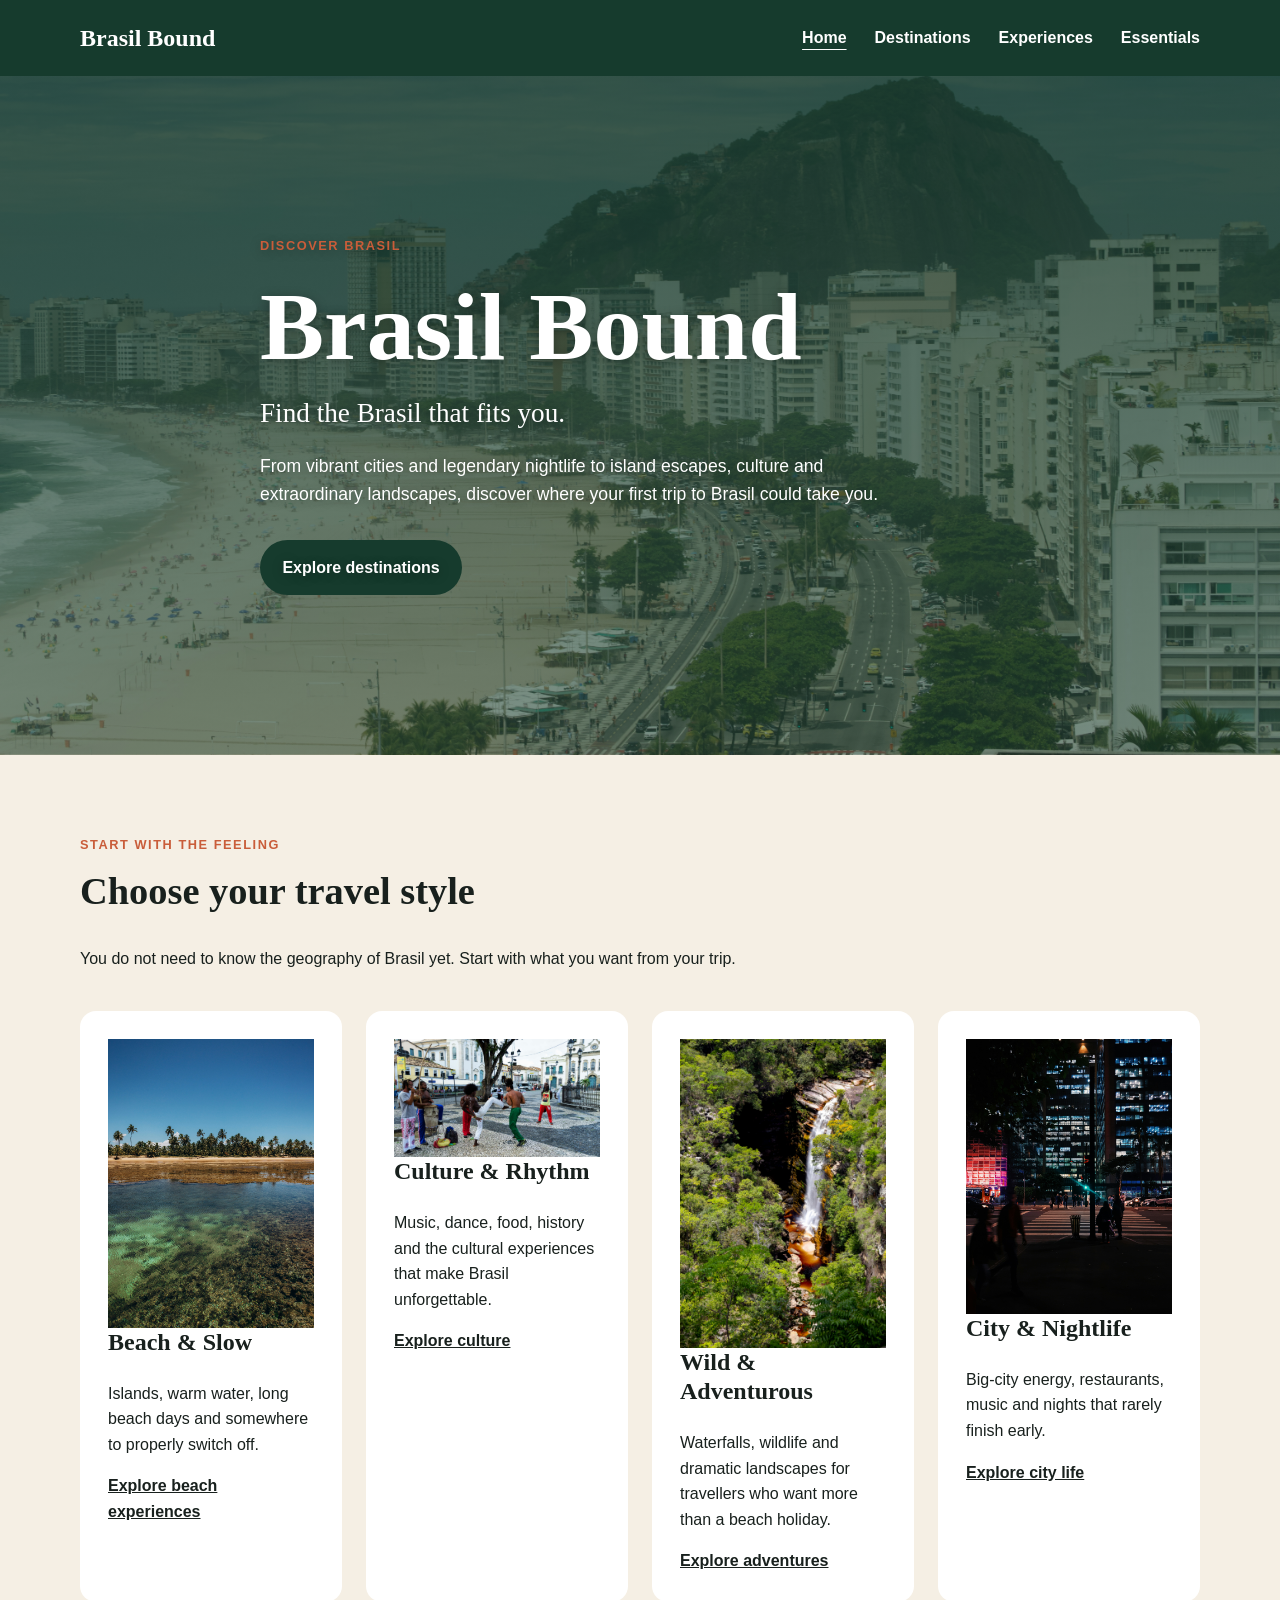
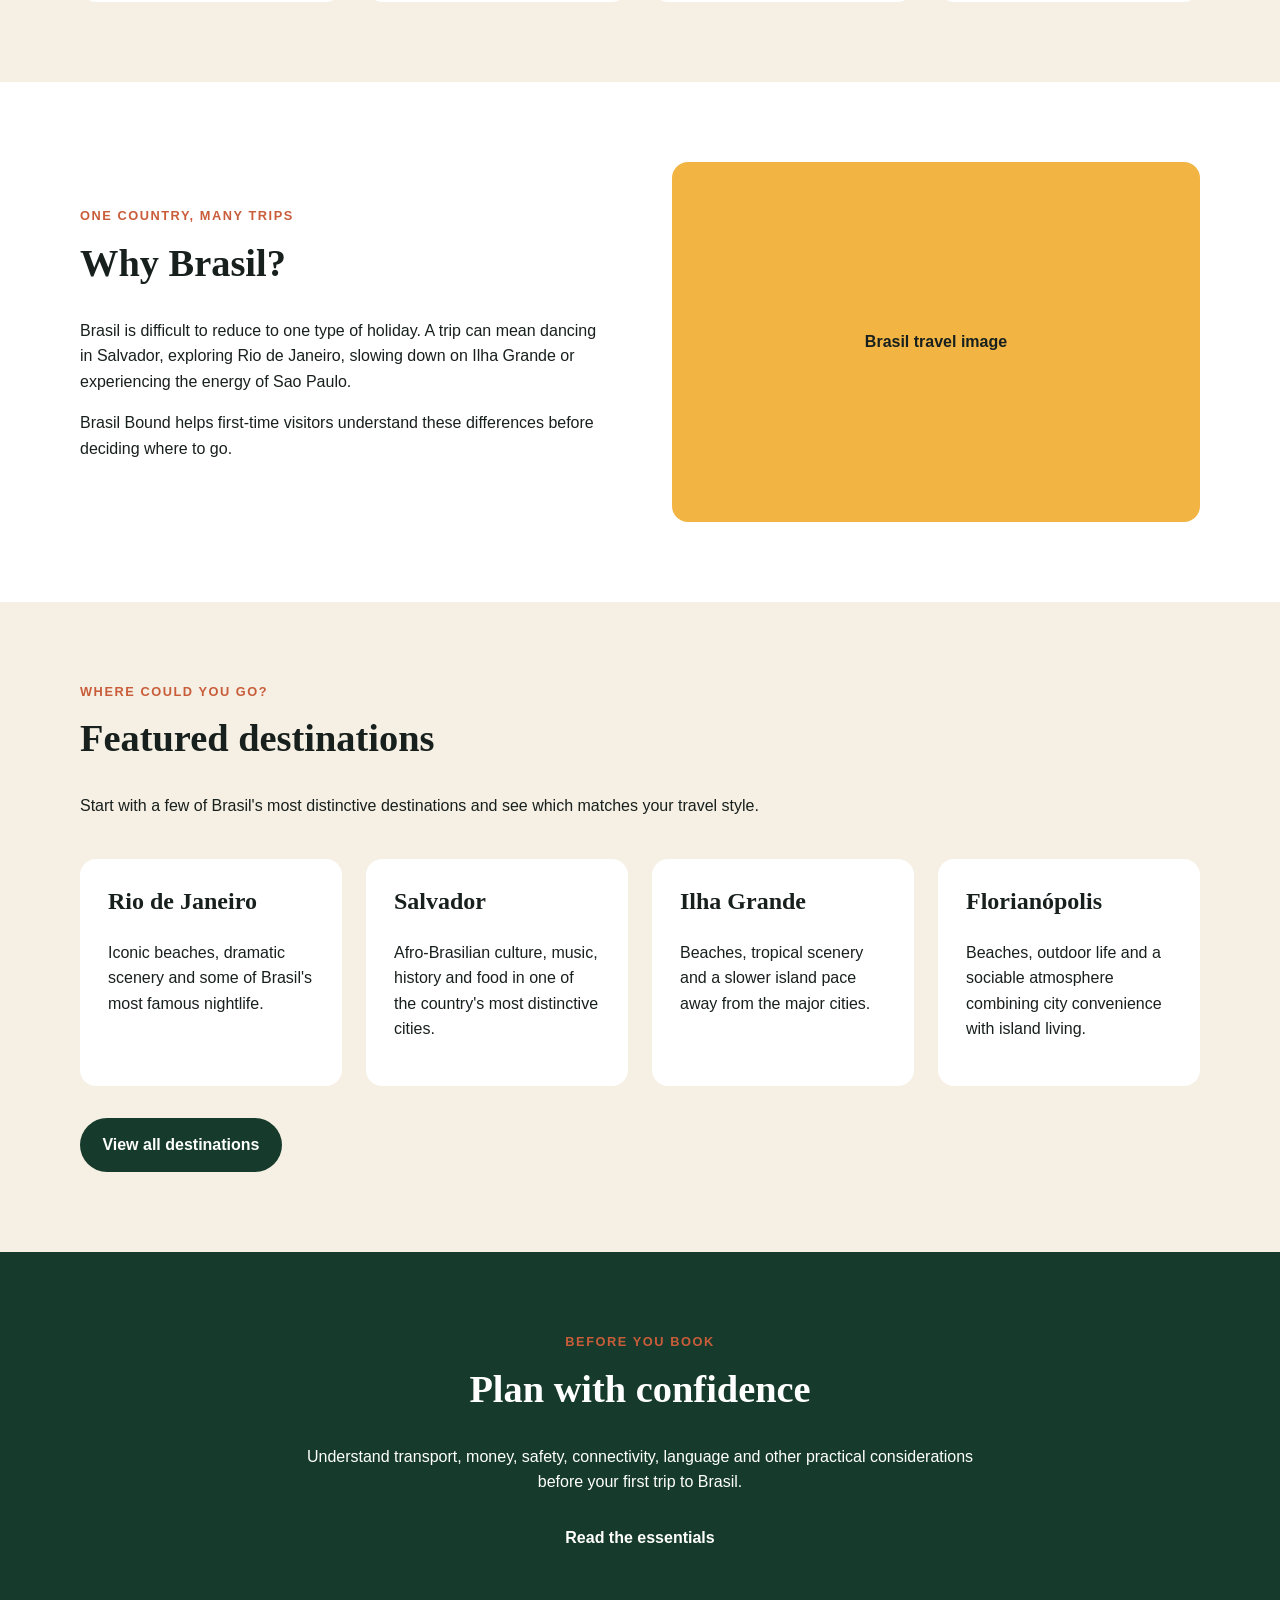
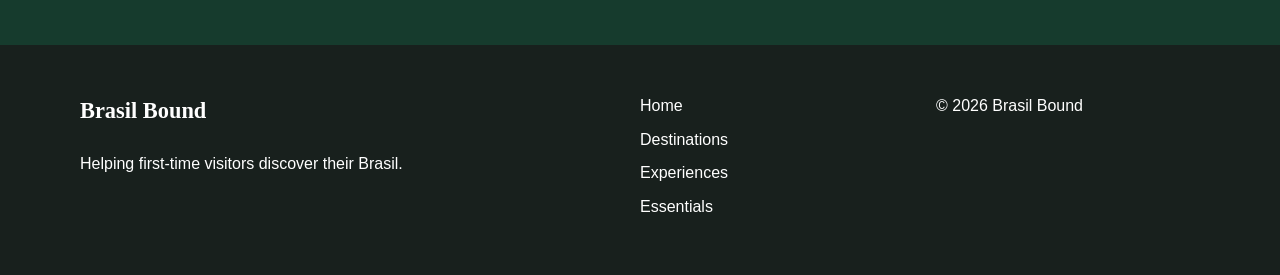
==== index.html @ 5c02263e "Refactor travel cards with images and content" ====
<!DOCTYPE html>
<html lang="en">
<head> 
  <meta charset="UTF-8">
  <meta name="viewport" content="width=device-width, initial-scale=1.0">

  <meta
    name="description"
    content="Brasil Bound helps first-time visitors discover destinations, experiences and essential travel  information for Brasil."
    >

  <title> Brasil Bound | Discover Your Trip</title>

  <link rel="stylesheet" href="assets/css/style.css">
</head>

<body>
  
  <a class="skip-link" href="#main-content">Skip to main content</a>

  <header class="site-header">
    <div class="header-container">
      
      <a class="site-logo" href="index.html">
        Brasil Bound
      </a>

      <nav aria-label="Primary navigation">
        <ul class="nav-list">
          <li>
            <a href="index.html" aria-current="page">Home</a>
          </li>

          <li>
            <a href="destinations.html">Destinations</a>
          </li>

          <li>
            <a href="experiences.html">Experiences</a>
          </li>

          <li>
            <a href="essentials.html">Essentials</a>
          </li>
        </ul>
      </nav>

    </div>
  </header>

  <main id="main-content">

    <section class="hero">
      <div class="hero-content">
        <p class="eyebrow">Discover Brasil</p>

        <h1>Brasil Bound</h1>

        <p class="hero-tagline">
          Find the Brasil that fits you.
        </p>

        <p class="hero-intro">
          From vibrant cities and legendary nightlife to island escapes, culture and extraordinary landscapes, discover where your first trip to Brasil could take you.
        </p>

        <a class="button" href="destinations.html">
          Explore destinations
        </a>
      </div>
    </section>

    <section class="travel-styles">
      <div class="section-container">

        <header class="section-heading">
          <p class="eyebrow">Start with the feeling</p>
          <h2>Choose your travel style</h2>

          <p>
            You do not need to know the geography of Brasil yet. Start with what you want from your trip.
          </p>
        </header>

        <div class="travel-style-grid">

    <article class="travel-card">

    <img
      class="travel-card-image"
      src="assets/images/style-beach.jpg"
      alt="Tropical beach with palm trees and clear water in Bahia, Brasil"
    >

    <div class="travel-card-content">
      <h3>Beach &amp; Slow</h3>

      <p>
        Islands, warm water, long beach days and somewhere to properly switch off.
      </p>

      <a href="experiences.html">Explore beach experiences</a>
    </div>

  </article>


  <article class="travel-card">

    <img
      class="travel-card-image"
      src="assets/images/style-culture.jpg"
      alt="Capoeira performers in the streets of Pelourinho, Salvador"
    >

    <div class="travel-card-content">
      <h3>Culture &amp; Rhythm</h3>

      <p>
        Music, dance, food, history and the cultural experiences that make Brasil unforgettable.
      </p>

      <a href="experiences.html">Explore culture</a>
    </div>

  </article>


  <article class="travel-card">

    <img
      class="travel-card-image"
      src="assets/images/style-adventure.jpg"
      alt="Waterfall surrounded by lush forest in Bahia, Brasil"
    >

    <div class="travel-card-content">
      <h3>Wild &amp; Adventurous</h3>

      <p>
        Waterfalls, wildlife and dramatic landscapes for travellers who want more than a beach holiday.
      </p>

      <a href="experiences.html">Explore adventures</a>
    </div>

  </article>


  <article class="travel-card">

    <img
      class="travel-card-image"
      src="assets/images/style-city.jpg"
      alt="Avenida Paulista in São Paulo at night with city lights and pedestrians"
    >

    <div class="travel-card-content">
      <h3>City &amp; Nightlife</h3>

      <p>
        Big-city energy, restaurants, music and nights that rarely finish early.
      </p>

      <a href="experiences.html">Explore city life</a>
    </div>

  </article>

</div>
      </div>
    </section>

    <section class="why-brasil">
      <div class="section-container split-layout">

        <div class="section-content">
          <p class="eyebrow">One country, many trips</p>

          <h2>Why Brasil?</h2>

          <p>
            Brasil is difficult to reduce to one type of holiday. A trip can mean dancing in Salvador, exploring Rio de Janeiro, slowing down on Ilha Grande or experiencing the energy of Sao Paulo.
          </p>

          <p> 
            Brasil Bound helps first-time visitors understand these differences before deciding where to go.
          </p>
        </div>

        <div class="image-placeholder" aria-hidden="true">
          Brasil travel image
        </div>
      </div>
    </section>

    <section class="featured-destinations">
      <div class="section-container">

        <header class="section-heading">
          <p class="eyebrow">Where could you go?</p>
          <h2>Featured destinations</h2>

          <p>
            Start with a few of Brasil's most distinctive destinations and see which matches your travel style.
          </p>
        </header>

        <div class="destination-grid">

          <article class="destination-card">
            <h3>Rio de Janeiro</h3>
            <p>
              Iconic beaches, dramatic scenery and some of Brasil's most famous nightlife.
            </p>
          </article>

          <article class="destination-card">
            <h3>Salvador</h3>
            <p>
              Afro-Brasilian culture, music, history and food in one of the country's most distinctive cities.
            </p>
          </article>

          <article class="destination-card">
            <h3>Ilha Grande</h3>
            <p>
              Beaches, tropical scenery and a slower island pace away from the major cities.
            </p>
          </article>

          <article class="destination-card">
            <h3>Florianópolis</h3>
            <p>
              Beaches, outdoor life and a sociable atmosphere combining city convenience with island living.
            </p>
          </article>
        </div>

        <a class="button secondary-button" href="destinations.html">
          View all destinations
        </a>

      </div>
    </section>

    <section class="planning-cta">
      <div class="section-container">
        <p class="eyebrow">Before you book</p>

        <h2>Plan with confidence</h2>

        <p>
          Understand transport, money, safety, connectivity, language and other practical considerations before your first trip to Brasil.
        </p>

        <a class="button" href="essentials.html">
          Read the essentials
        </a>
      </div>
    </section>
  </main>

  <footer class="site-footer">
    <div class="section-container footer-grid">

      <div>
        <p class="footer-logo">Brasil Bound</p>
        <p>
          Helping first-time visitors discover their Brasil.
        </p>
      </div>

      <nav aria-label="Footer navigation">
        <ul class="footer-nav">
          <li><a href="index.html">Home</a></li>
          <li><a href="destinations.html">Destinations</a></li>
          <li><a href="experiences.html">Experiences</a></li>
          <li><a href="essentials.html">Essentials</a></li>
        </ul>
      </nav>

      <p class="copyright">
        &copy; 2026 Brasil Bound
      </p>

    </div>
  </footer>
    
</body>
</html>
---- assets/css/style.css ----
/* ----------------------------------
   Global Styles
---------------------------------- */

:root {
  --forest: #163B2D;
  --terracotta: #C95D3A;
  --sun: #F2B544;
  --sand: #F5EFE4;
  --ink: #18201D;
  --white: #FFFFFF;
}

* {
  box-sizing: border-box;
}

html {
  scroll-behavior: smooth;
}

body {
  margin: 0;
  font-family: Arial, Helvetica, sans-serif;
  background-color: var(--sand);
  color: var(--ink);
  line-height: 1.6;
}

img {
  max-width: 100%;
  display: block;
}

a {
  color: inherit;
}

h1, 
h2, 
h3 {

  font-family: Georgia, "Times New Roman", serif;
  line-height: 1.2;
  margin-top: 0;
}

h1 {
  font-size: 3.5rem;
}

h2 {
  font-size: 2.4rem;
}

h3 {
  font-size: 1.5rem;
}

p {
  margin-top: 0;
}

.section-container,
.header-container,
.hero-content {
  width: min(1120px, 90%);
  margin: 0 auto;
}

section {
  padding: 5rem 0;
}

/* ----------------------------------
   Accessibility
---------------------------------- */

.skip-link {
  position: absolute;
  left: -9999px;
  top: 0;
  background-color: var(--forest);
  color: var(--white);
  padding: 0.75rem 1rem;
  z-index: 1000;
}

.skip-link:focus {
  left: 1rem;
  top: 1rem;
}

a:focus-visible,
button:focus-visible {
  outline: 3px solid var(--sun);
  outline-offset: 4px;
}

/* ----------------------------------
   Header and Navigation
---------------------------------- */

.site-header {
  background-color: var(--forest);
  color: var(--white);
}

.header-container {
  min-height: 76px;
  display: flex;
  align-items: center;
  justify-content: space-between;
  gap: 2rem;
}

.site-logo {
  font-family: Georgia, "Times New Roman", serif;
  font-size: 1.5rem;
  font-weight: bold;
  text-decoration: none;
}

.nav-list,
.footer-nav {
  list-style: none;
  padding: 0;
  margin: 0;
}

.nav-list {
  display: flex;
  gap: 1.75rem;
}

.nav-list a {
  text-decoration: none;
  font-weight: 600;
}

.nav-list a:hover,
.nav-list a[aria-current="page"] {
  text-decoration: underline;
  text-underline-offset: 0.4rem;
}

/* ----------------------------------
   Buttons
---------------------------------- */

.button {
  display: inline-block;
  background-color: var(--forest);
  color: var(--white);
  padding: 0.9rem 1.4rem;
  border-radius: 999px;
  text-decoration: none;
  font-weight: bold;
}

.button:hover {
  background-color: var(--ink);
}

.secondary-button {
  margin-top: 2rem;
}

/* ----------------------------------
   Hero
---------------------------------- */

.hero {
  min-height: 70vh;
  display: flex;
  align-items: center;
  background-image:
    linear-gradient(
      rgba(22, 59, 45, 0.75),
      rgba(22, 59, 45, 0.55)
    ),
    url("../images/hero-rio-coast.jpg");
   background-size: cover;
   background-position: center;
  color: var(--white);
}

.hero h1 {
   font-size: clamp(3rem, 8vw, 6rem);
   margin-bottom: 0.5rem;
}

.hero-content {
  padding: 5rem 0;
  max-width: 760px;
  text-shadow: 0 2px 12px rgba(0, 0, 0, 0.3);
}

.hero-tagline {
  font-family: Georgia, "Times New Roman", serif;
  font-size: 1.7rem;
  margin-bottom: 1rem;
}

.hero-intro {
  max-width: 650px;
  font-size: 1.1rem;
  margin-bottom: 2rem;
}

.eyebrow {
  text-transform: uppercase;
  letter-spacing: 0.12em;
  font-size: 0.8rem;
  font-weight: bold;
  color: var(--terracotta);
}


/* ----------------------------------
   Shared Section Styles
---------------------------------- */

.section-heading {
  max-width: 700px;
  margin-bottom: 2.5rem;
}

.travel-style-grid,
.destination-grid {
  display: grid;
  grid-template-columns: repeat(4, 1fr);
  gap: 1.5rem;
}

.travel-card, 
.destination-card {
  background-color: var(--white);
  padding: 1.75rem;
  border-radius: 1rem;
}

.travel-card a {
  font-weight: bold;
}

.split-layout {
  display: grid;
  grid-template-columns: 1fr 1fr;
  gap: 4rem;
  align-items: center;
}

.image-placeholder {
  min-height: 360px;
  background-color: var(--sun);
  border-radius: 1rem;
  display: grid;
  place-items: center;
  font-weight: bold;
}

.why-brasil {
  background-color: var(--white);
}

.planning-cta {
  background-color: var(--forest);
  color: var(--white);
  text-align: center;
}

.planning-cta .section-container {
  max-width: 700px;
}


/* ----------------------------------
   Footer
---------------------------------- */

.site-footer {
  background-color: var(--ink);
  color: var(--white);
  padding: 3rem 0;
}

.footer-grid {
  display: grid;
  grid-template-columns: 2fr 1fr 1fr;
  gap: 2rem;
}

.footer-logo {
  font-family: Georgia, "Times New Roman", serif;
  font-size: 1.4rem;
  font-weight: bold;
}

.footer-nav li {
  margin-bottom: 0.5rem;
}

.footer-nav a {
  text-decoration: none;
}

.footer-nav a:hover {
  text-decoration: underline;
}


/* ----------------------------------
   Responsive Design
---------------------------------- */

@media (max-width: 900px) {
  .travel-style-grid,
  .destination-grid {
    grid-template-columns: repeat(2, 1fr);
  }

  .split-layout {
    grid-template-columns: 1fr;
    gap: 2rem;
  }

  h1 {
    font-size: 2.8rem;
  }
}

@media (max-width: 650px) {
  section {
    padding: 3.5rem 0;
  }

  .header-container {
    flex-direction: column;
    align-items: flex-start;
    padding: 1rem 0;
  }

  .nav-list {
    flex-wrap: wrap;
    gap: 0.8rem 1.2rem;
  }

  .travel-style-grid,
  .destination-grid,
  .footer-grid {
    grid-template-columns: 1fr;
  }

  h1 {
    font-size: 2.4rem;
  }

  h2 {
    font-size: 2rem;
  }

  .hero {
    min-height: auto;
  }
}
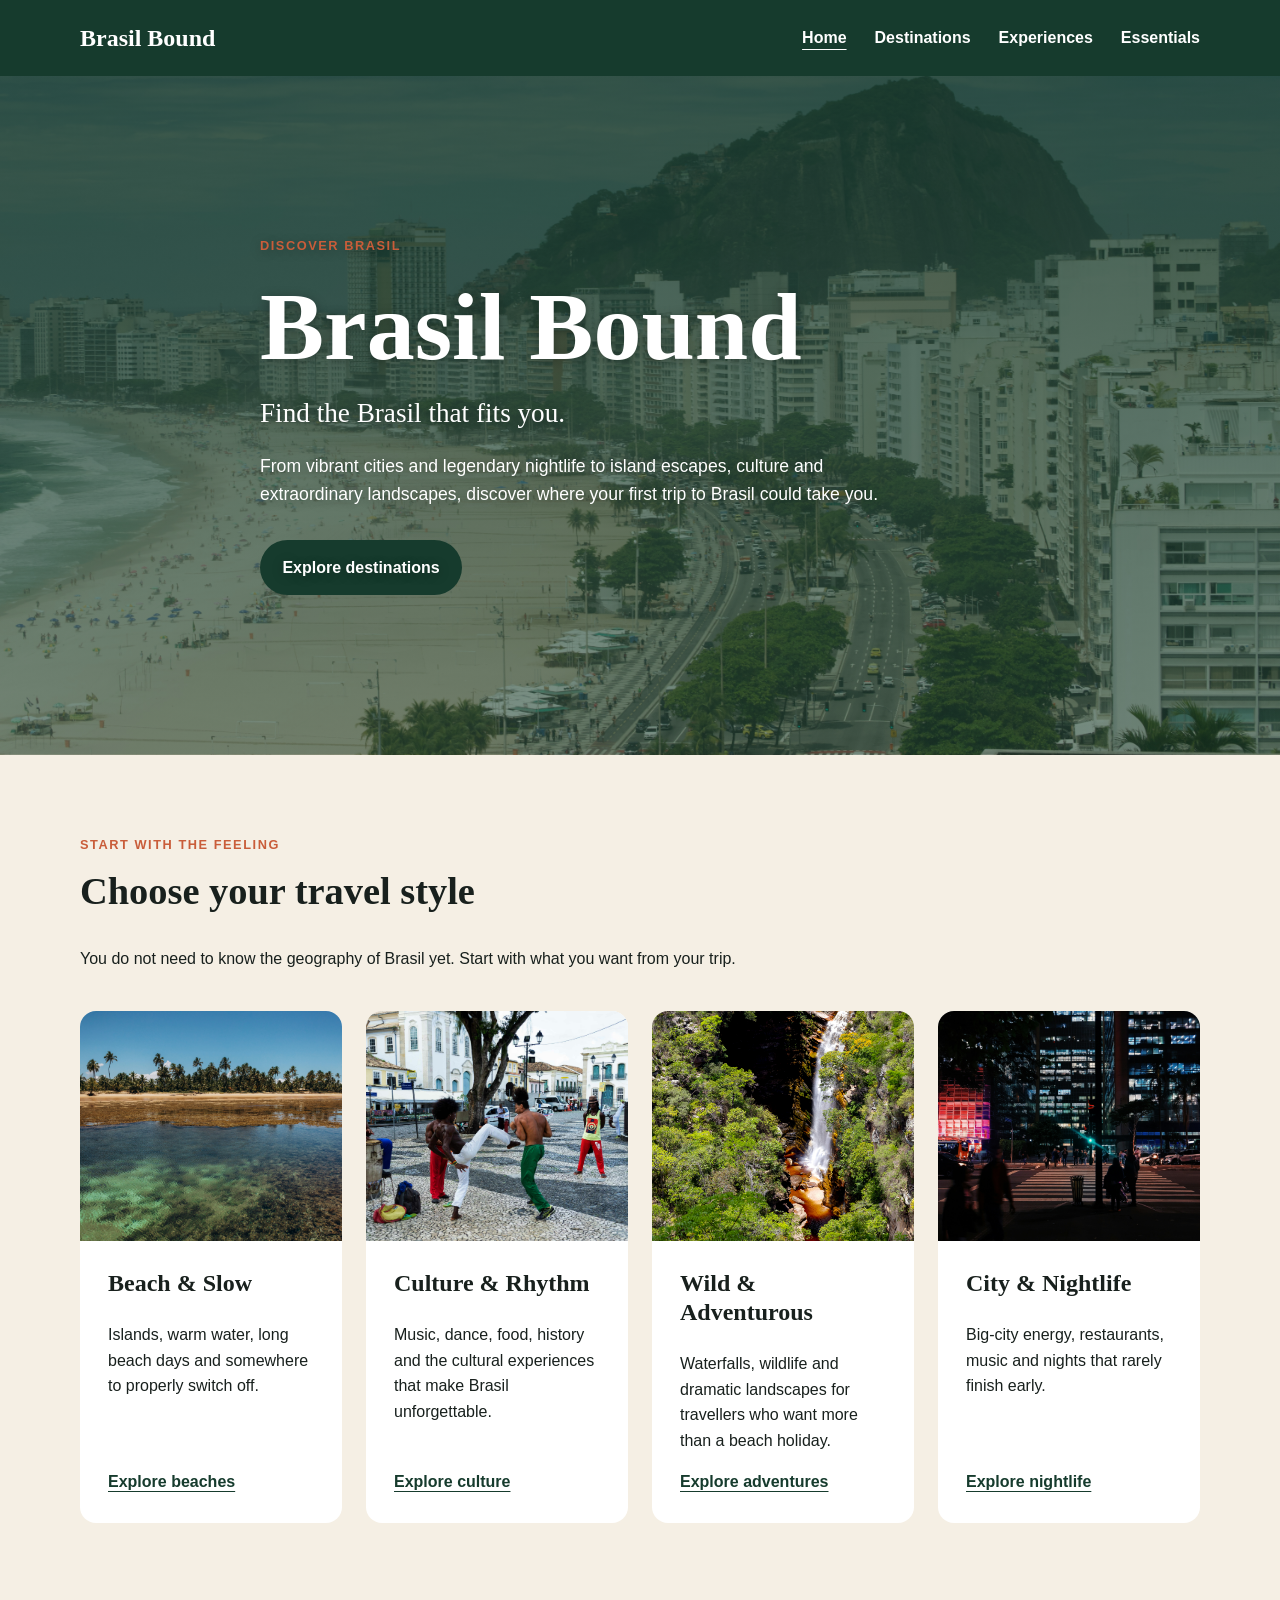
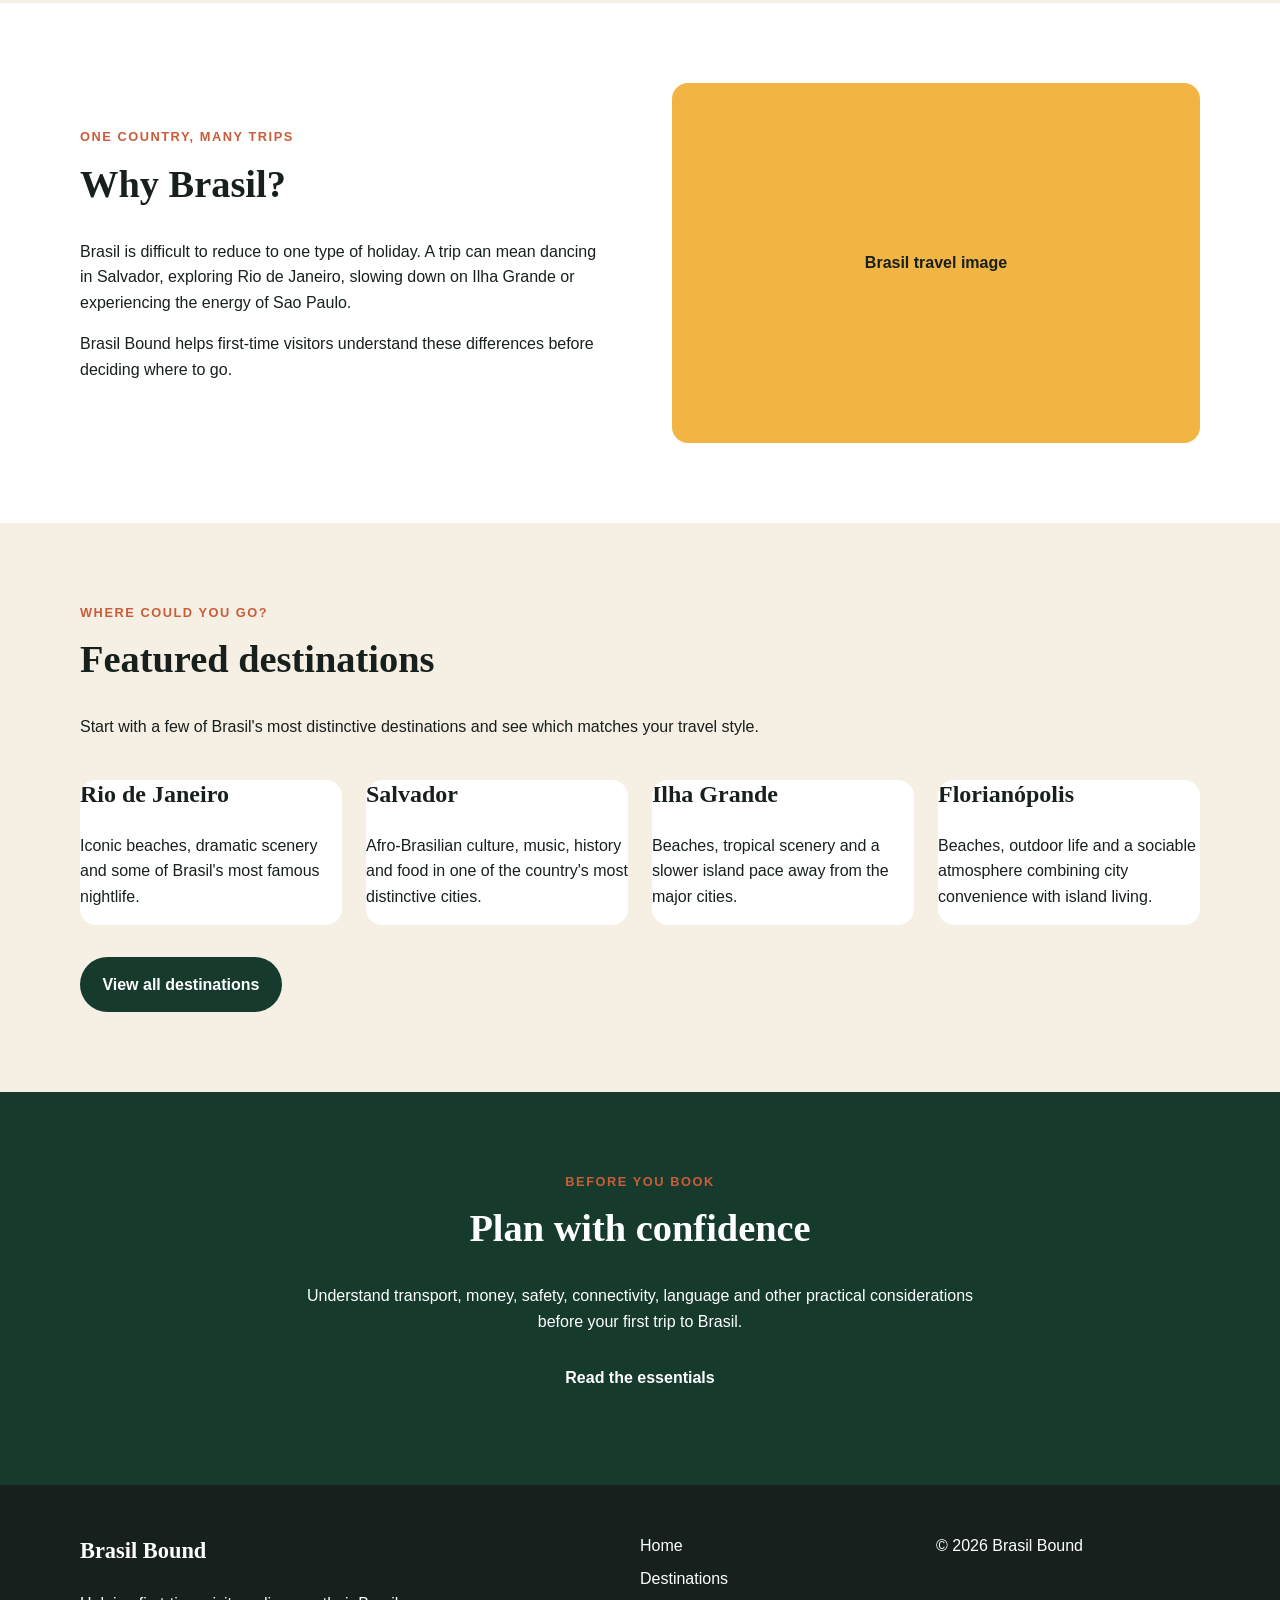
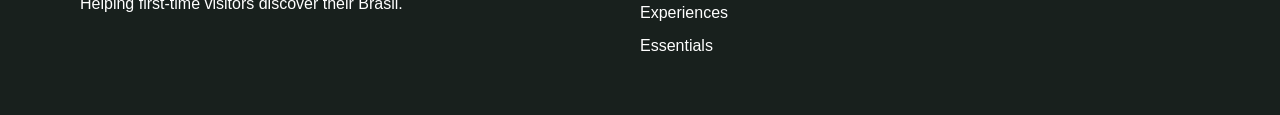
==== commit 1452dc53: "Update link text for beach and city experiences" ====
--- a/index.html
+++ b/index.html
@@ -99,7 +99,7 @@
         Islands, warm water, long beach days and somewhere to properly switch off.
       </p>
 
-      <a href="experiences.html">Explore beach experiences</a>
+      <a href="experiences.html">Explore beaches</a>
     </div>
 
   </article>
@@ -162,7 +162,7 @@
         Big-city energy, restaurants, music and nights that rarely finish early.
       </p>
 
-      <a href="experiences.html">Explore city life</a>
+      <a href="experiences.html">Explore nightlife</a>
     </div>
 
   </article>
--- a/assets/css/style.css
+++ b/assets/css/style.css
@@ -236,12 +236,46 @@
 .travel-card, 
 .destination-card {
   background-color: var(--white);
+  border-radius: 1rem;
+  overflow: hidden;
+}
+.travel-card-image {
+  width: 100%;
+  height: 230px;
+  object-fit: cover;
+}
+
+.travel-card {
+   display: flex;
+   flex-direction: column;
+
+   transition:
+      transform 0.25s ease.
+      box-shadow 0.25s ease;
+}
+
+.travel-card-content {
   padding: 1.75rem;
-  border-radius: 1rem;
+   display: flex;
+   flex-direction: column;
+   flex: 1;
 }
 
 .travel-card a {
   font-weight: bold;
+  color: var(--forest);
+  text-underline-offset: 0.25rem;
+   margin-top:auto;
+}
+
+.travel-card a:hover {
+  color: var(--terracotta);
+}
+
+
+.travel-card:hover {
+  transform: translateY(-6px);
+  box-shadow: 0 14px 30px rgba(24, 32, 29, 0.12);
 }
 
 .split-layout {
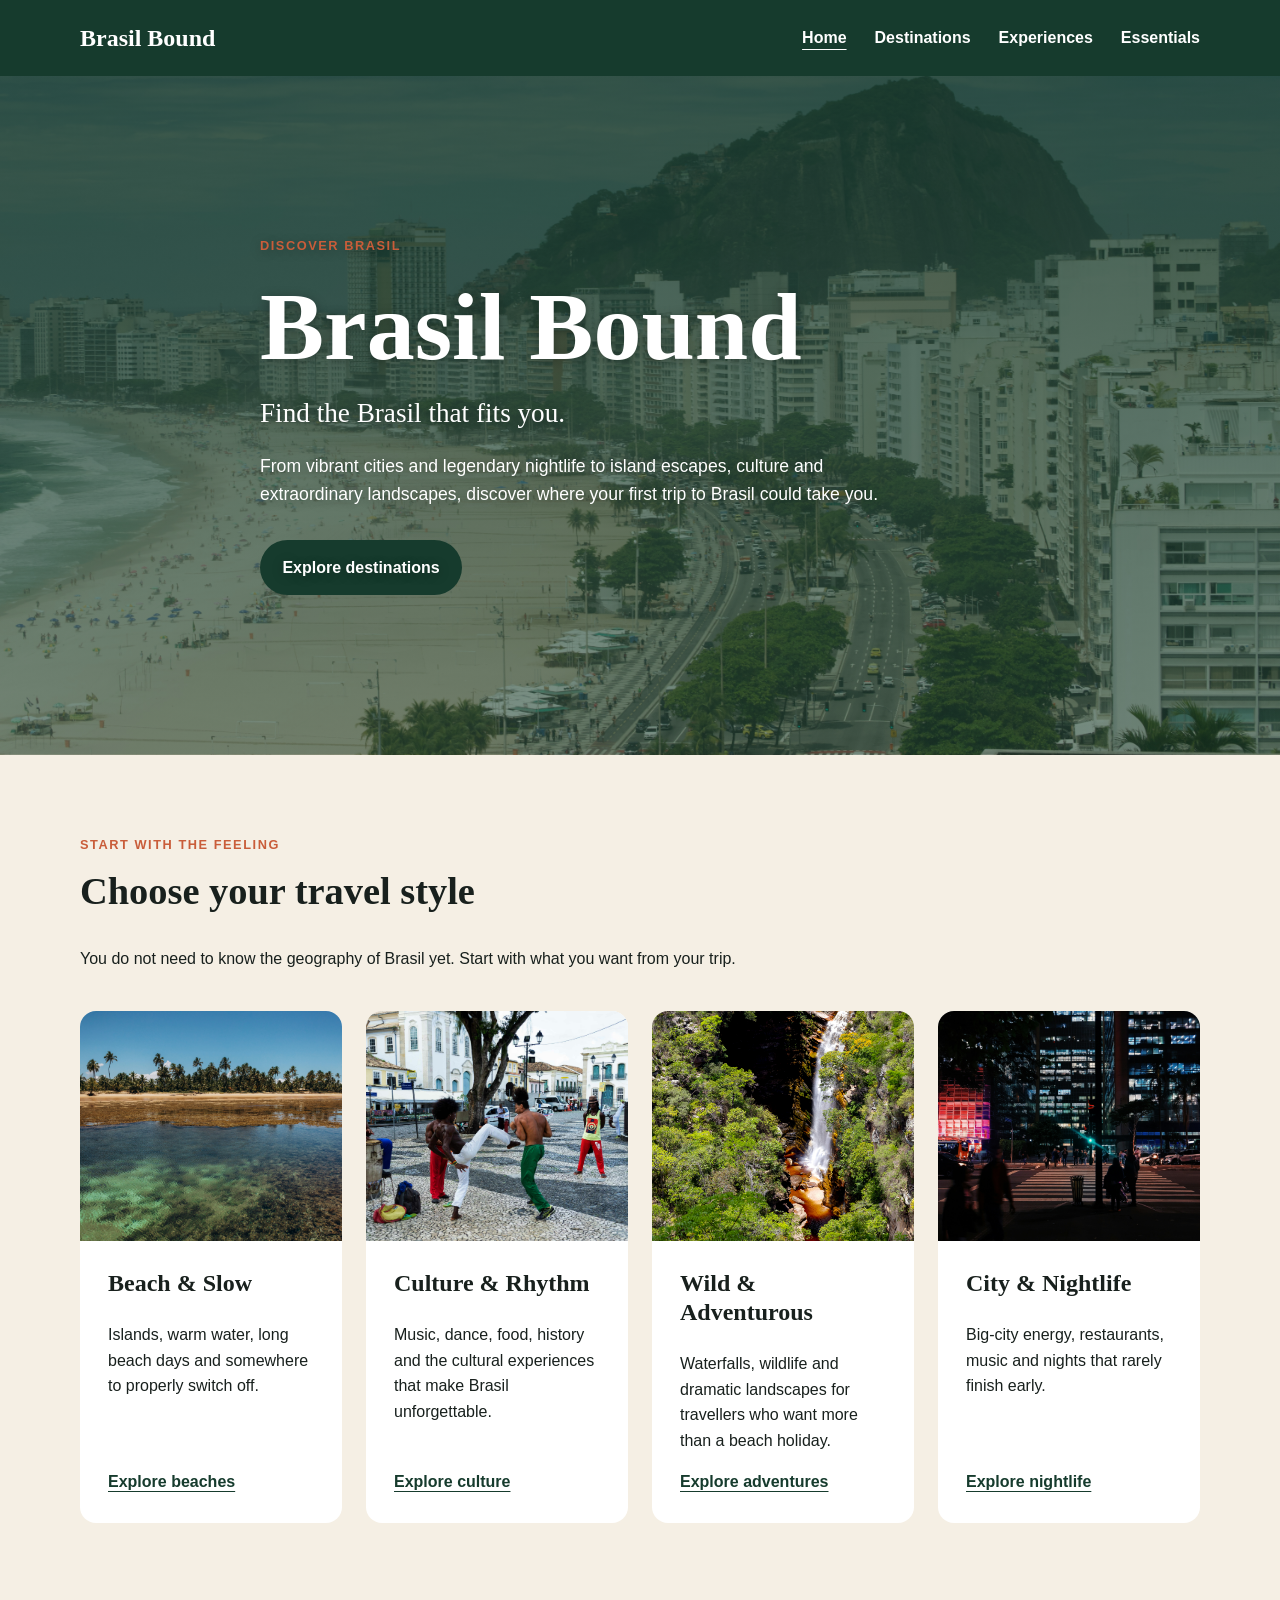
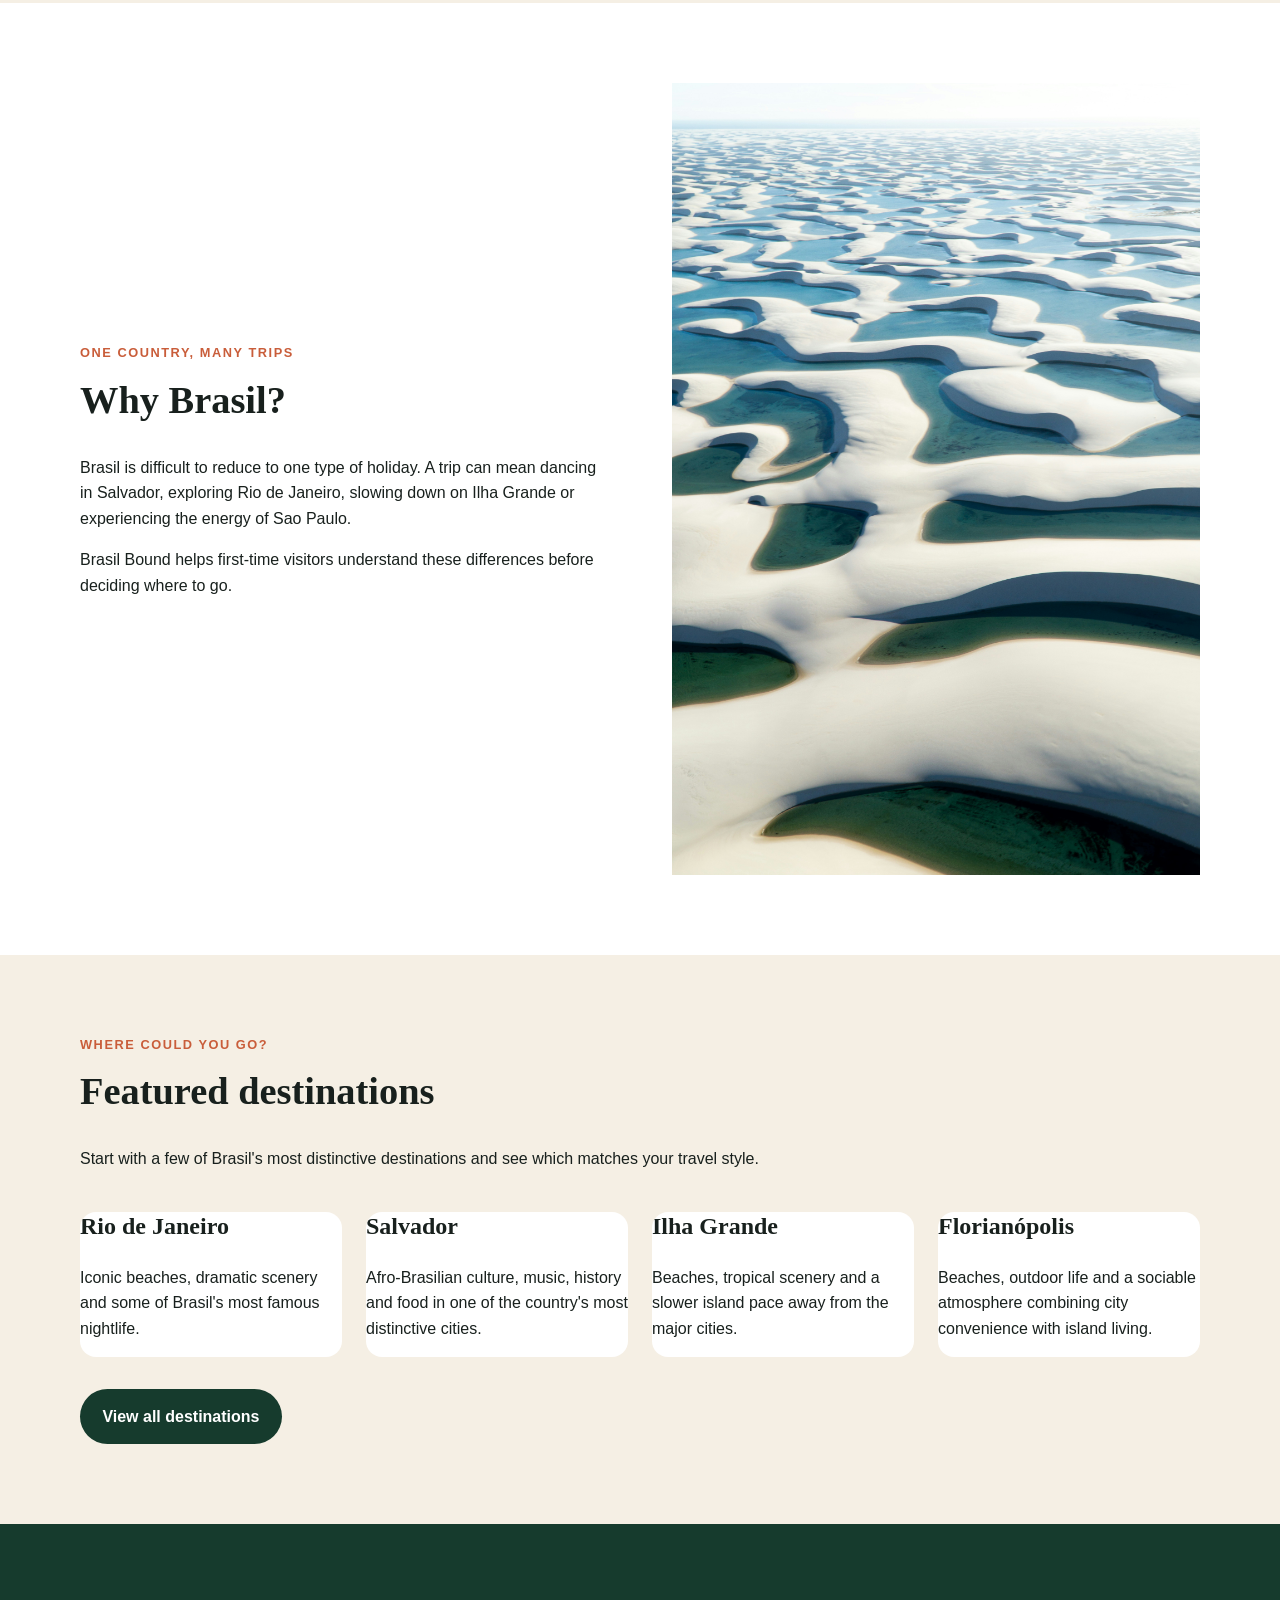
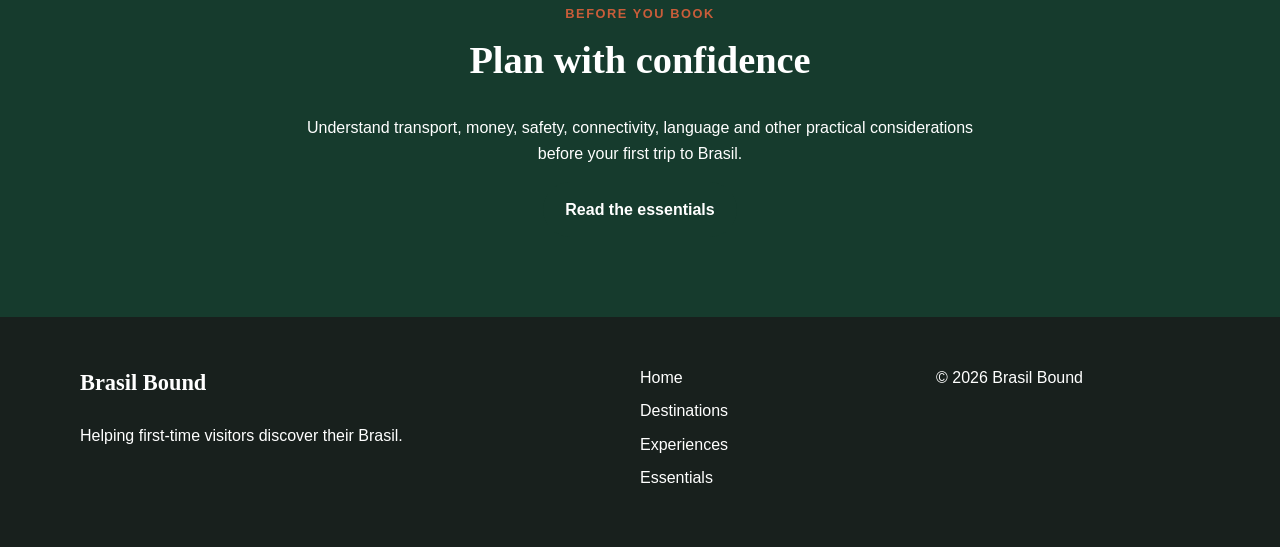
==== commit 23e6dd16: "Replace image placeholder with actual image" ====
--- a/index.html
+++ b/index.html
@@ -188,9 +188,11 @@
           </p>
         </div>
 
-        <div class="image-placeholder" aria-hidden="true">
-          Brasil travel image
-        </div>
+        <img
+  class="why-brasil-image"
+  src="assets/images/why-brasil.jpg"
+  alt="Sand dunes and blue lagoons in Lençóis Maranhenses, Brasil"
+>
       </div>
     </section>
 
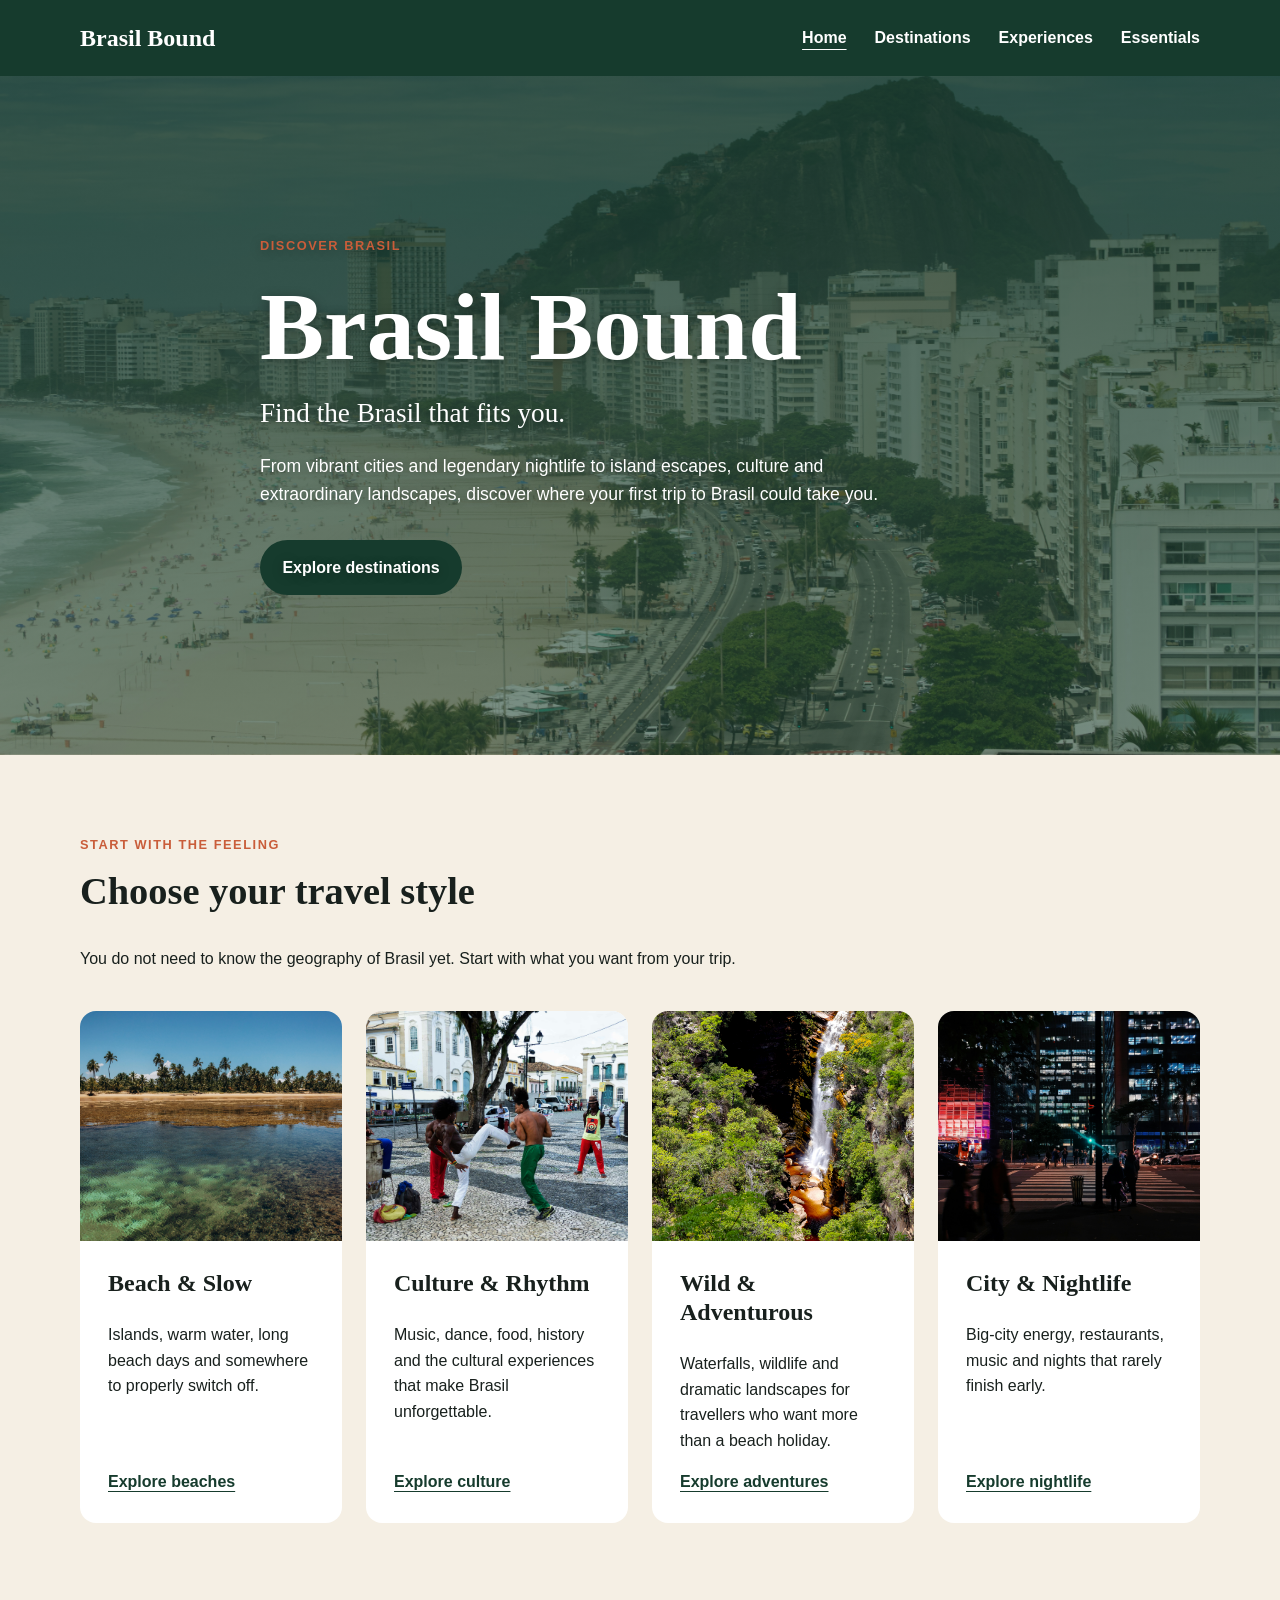
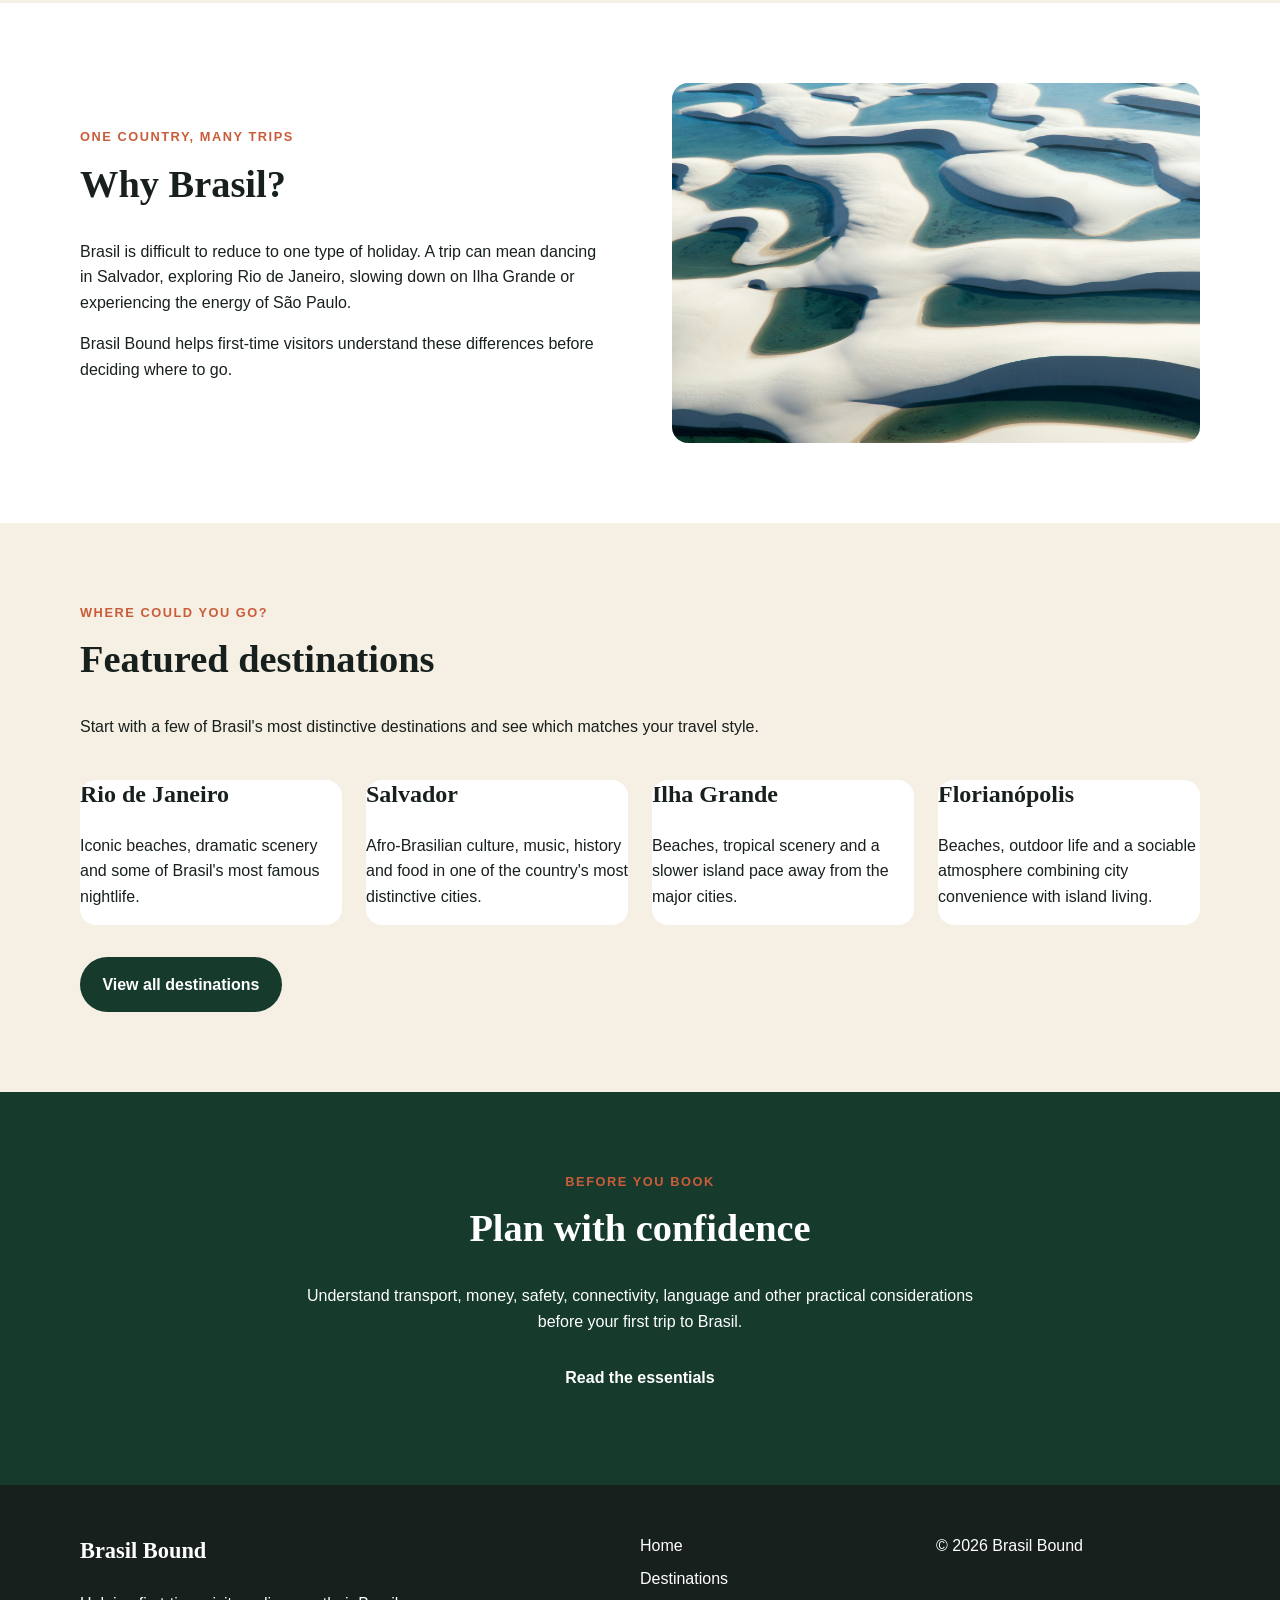
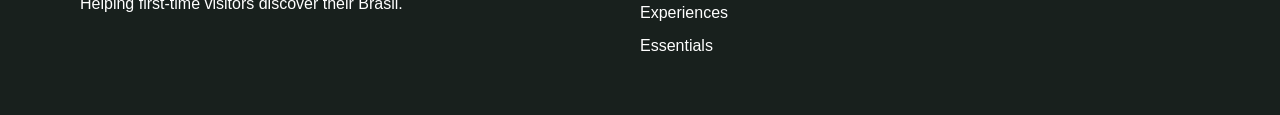
==== commit deea9fc2: "Fix typo in São Paulo description" ====
--- a/index.html
+++ b/index.html
@@ -180,7 +180,7 @@
           <h2>Why Brasil?</h2>
 
           <p>
-            Brasil is difficult to reduce to one type of holiday. A trip can mean dancing in Salvador, exploring Rio de Janeiro, slowing down on Ilha Grande or experiencing the energy of Sao Paulo.
+            Brasil is difficult to reduce to one type of holiday. A trip can mean dancing in Salvador, exploring Rio de Janeiro, slowing down on Ilha Grande or experiencing the energy of São Paulo.
           </p>
 
           <p> 
--- a/assets/css/style.css
+++ b/assets/css/style.css
@@ -285,13 +285,11 @@
   align-items: center;
 }
 
-.image-placeholder {
-  min-height: 360px;
-  background-color: var(--sun);
+.why-brasil-image {
+  width: 100%;
+  height: 360px;
+  object-fit: cover;
   border-radius: 1rem;
-  display: grid;
-  place-items: center;
-  font-weight: bold;
 }
 
 .why-brasil {
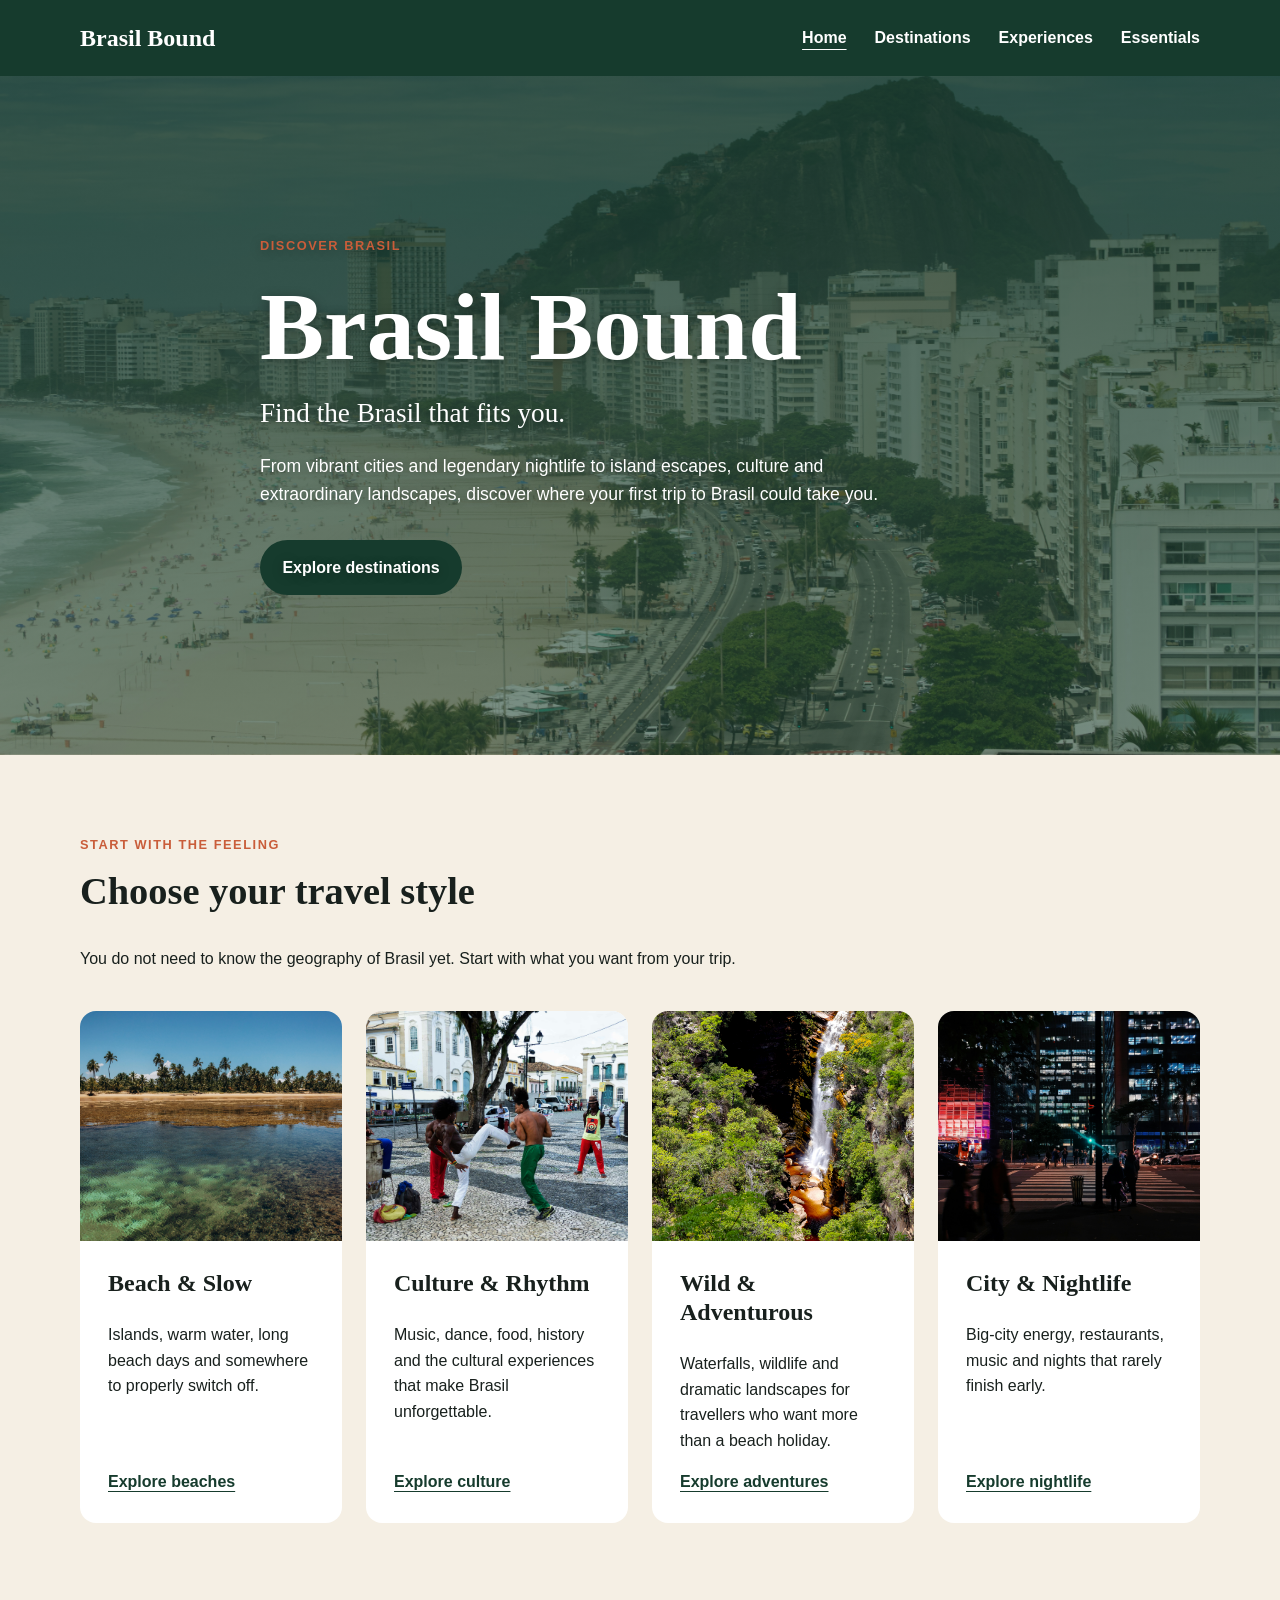
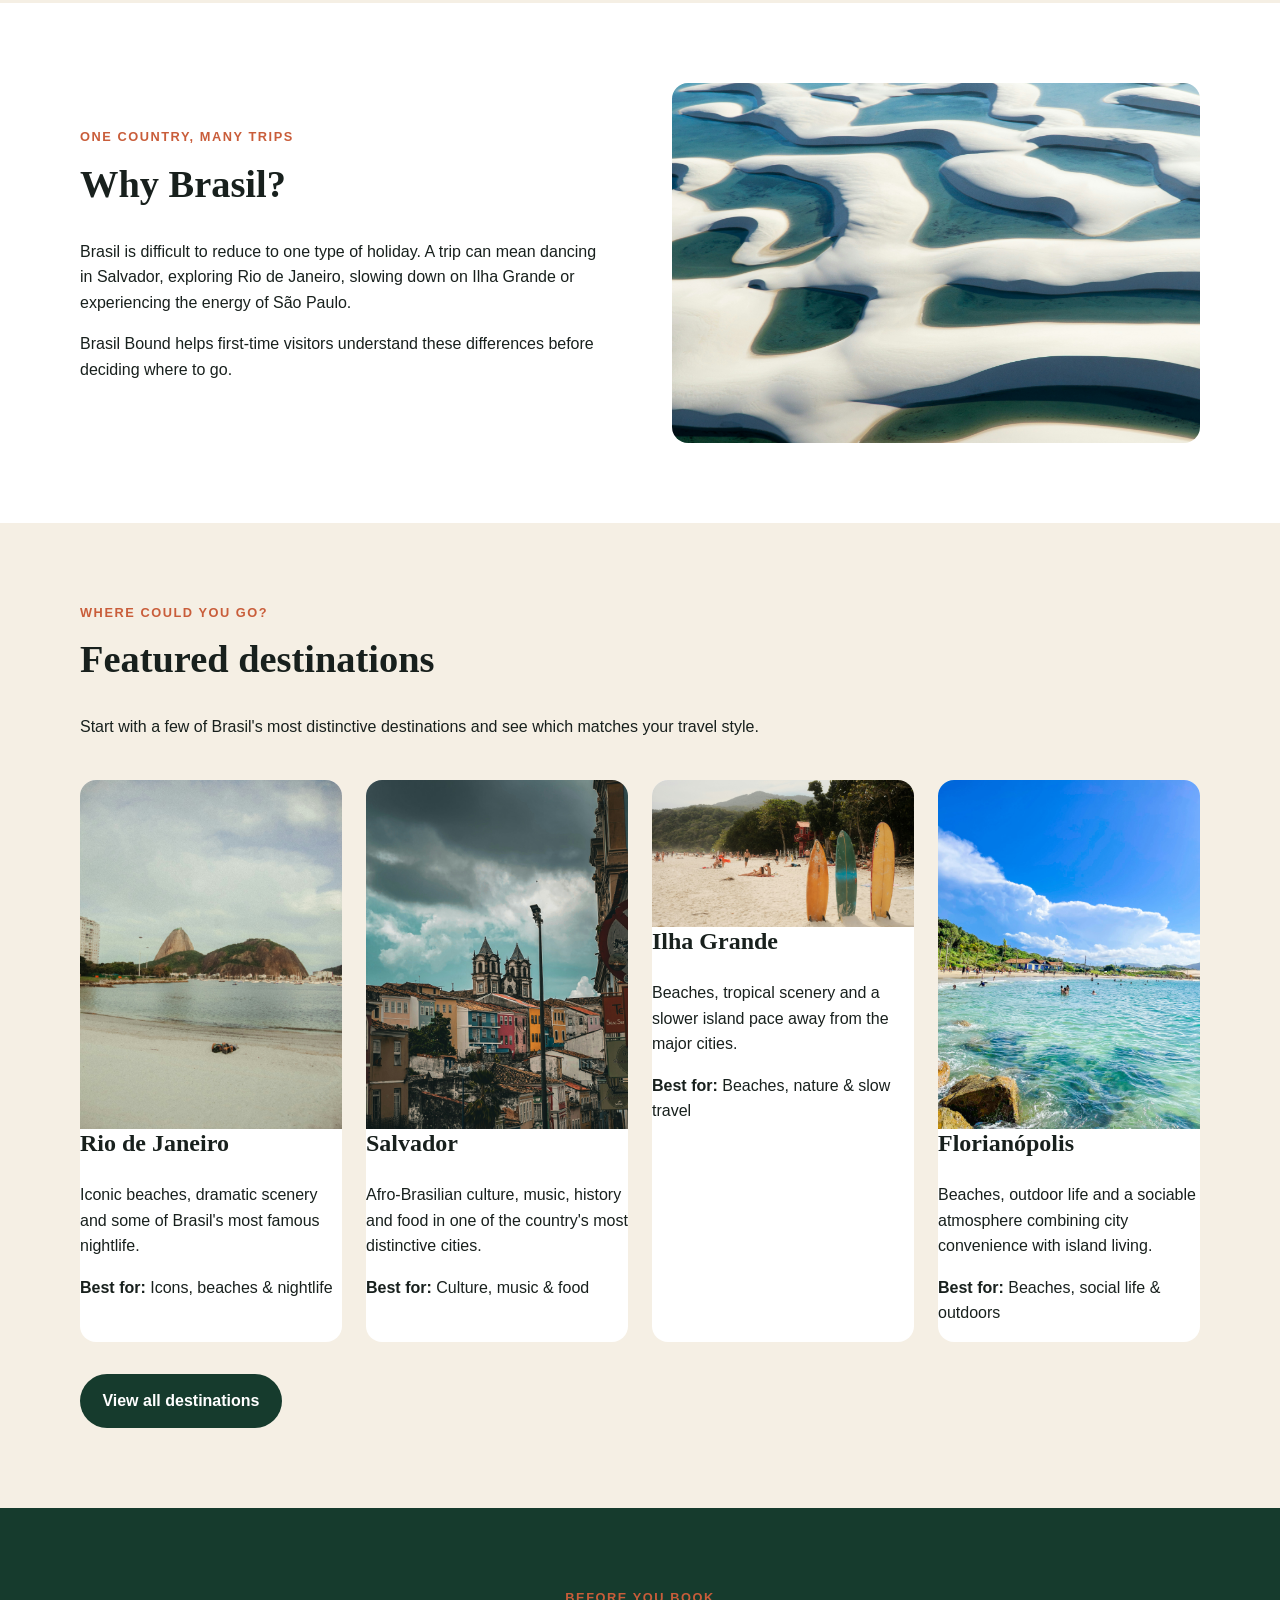
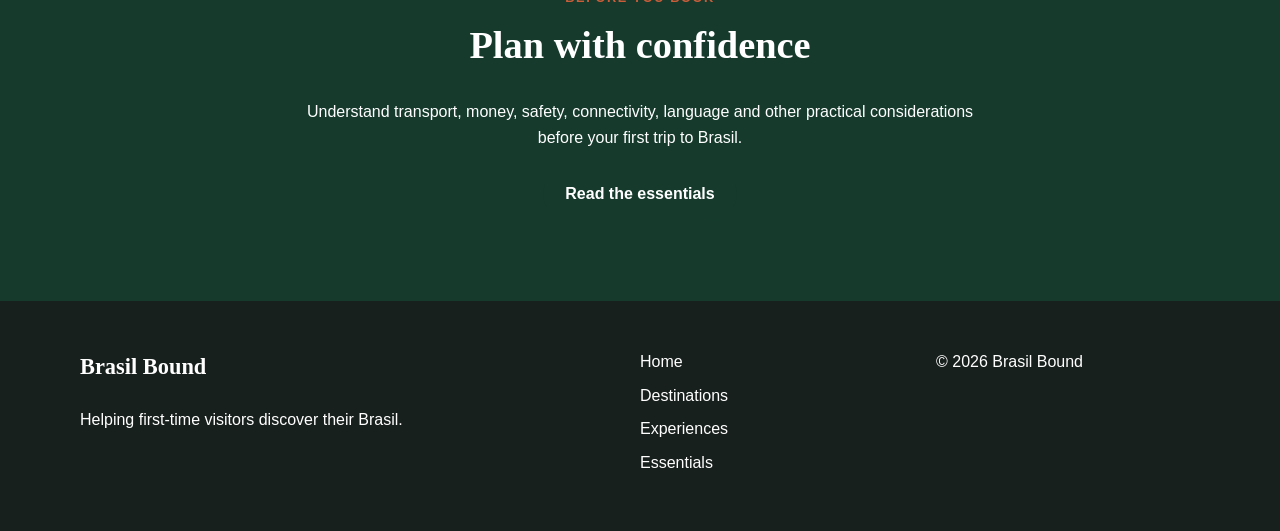
==== commit 315d533b: "Update destination cards with images and content" ====
--- a/index.html
+++ b/index.html
@@ -210,35 +210,107 @@
 
         <div class="destination-grid">
 
-          <article class="destination-card">
-            <h3>Rio de Janeiro</h3>
-            <p>
-              Iconic beaches, dramatic scenery and some of Brasil's most famous nightlife.
-            </p>
-          </article>
-
-          <article class="destination-card">
-            <h3>Salvador</h3>
-            <p>
-              Afro-Brasilian culture, music, history and food in one of the country's most distinctive cities.
-            </p>
-          </article>
-
-          <article class="destination-card">
-            <h3>Ilha Grande</h3>
-            <p>
-              Beaches, tropical scenery and a slower island pace away from the major cities.
-            </p>
-          </article>
-
-          <article class="destination-card">
-            <h3>Florianópolis</h3>
-            <p>
-              Beaches, outdoor life and a sociable atmosphere combining city convenience with island living.
-            </p>
-          </article>
-        </div>
-
+  <article class="destination-card">
+
+    <img
+      class="destination-card-image"
+      src="assets/images/destination-rio.jpg"
+      alt="Sugarloaf Mountain and Guanabara Bay in Rio de Janeiro"
+    >
+    
+    <div class="destination-card-content">
+
+      <h3>Rio de Janeiro</h3>
+
+      <p>
+        Iconic beaches, dramatic scenery and some of Brasil's most famous nightlife.
+      </p>
+
+      
+      <p class="destination-meta">
+        <strong>Best for:</strong> Icons, beaches &amp; nightlife
+      </p>
+
+    </div>
+
+  </article>
+
+
+  <article class="destination-card">
+
+    <img
+      class="destination-card-image"
+      src="assets/images/destination-salvador.jpg"
+      alt="Historic buildings in Pelourinho, Salvador"
+    >
+
+    <div class="destination-card-content">
+
+      <h3>Salvador</h3>
+
+      <p>
+        Afro-Brasilian culture, music, history and food in one of the country's most distinctive cities.
+      </p>
+
+      <p class="destination-meta">
+        <strong>Best for:</strong> Culture, music &amp; food
+      </p>
+
+    </div>
+
+  </article>
+
+
+  <article class="destination-card">
+
+    <img
+      class="destination-card-image"
+      src="assets/images/destination-ilha-grande.jpg"
+      alt="Lopes Mendes Beach surrounded by green hills on Ilha Grande"
+    >
+
+    <div class="destination-card-content">
+
+      <h3>Ilha Grande</h3>
+
+      <p>
+        Beaches, tropical scenery and a slower island pace away from the major cities.
+      </p>
+
+      <p class="destination-meta">
+        <strong>Best for:</strong> Beaches, nature &amp; slow travel
+      </p>
+
+    </div>
+
+  </article>
+
+
+  <article class="destination-card">
+
+    <img
+      class="destination-card-image"
+      src="assets/images/destination-florianopolis.jpg"
+      alt="Praia dos Ingleses beach in Florianópolis, Brasil"
+    >
+
+    <div class="destination-card-content">
+
+      <h3>Florianópolis</h3>
+
+      <p>
+        Beaches, outdoor life and a sociable atmosphere combining city convenience with island living.
+      </p>
+
+      <p class="destination-meta">
+        <strong>Best for:</strong> Beaches, social life &amp; outdoors
+      </p>
+
+    </div>
+
+  </article>
+
+</div>
         <a class="button secondary-button" href="destinations.html">
           View all destinations
         </a>
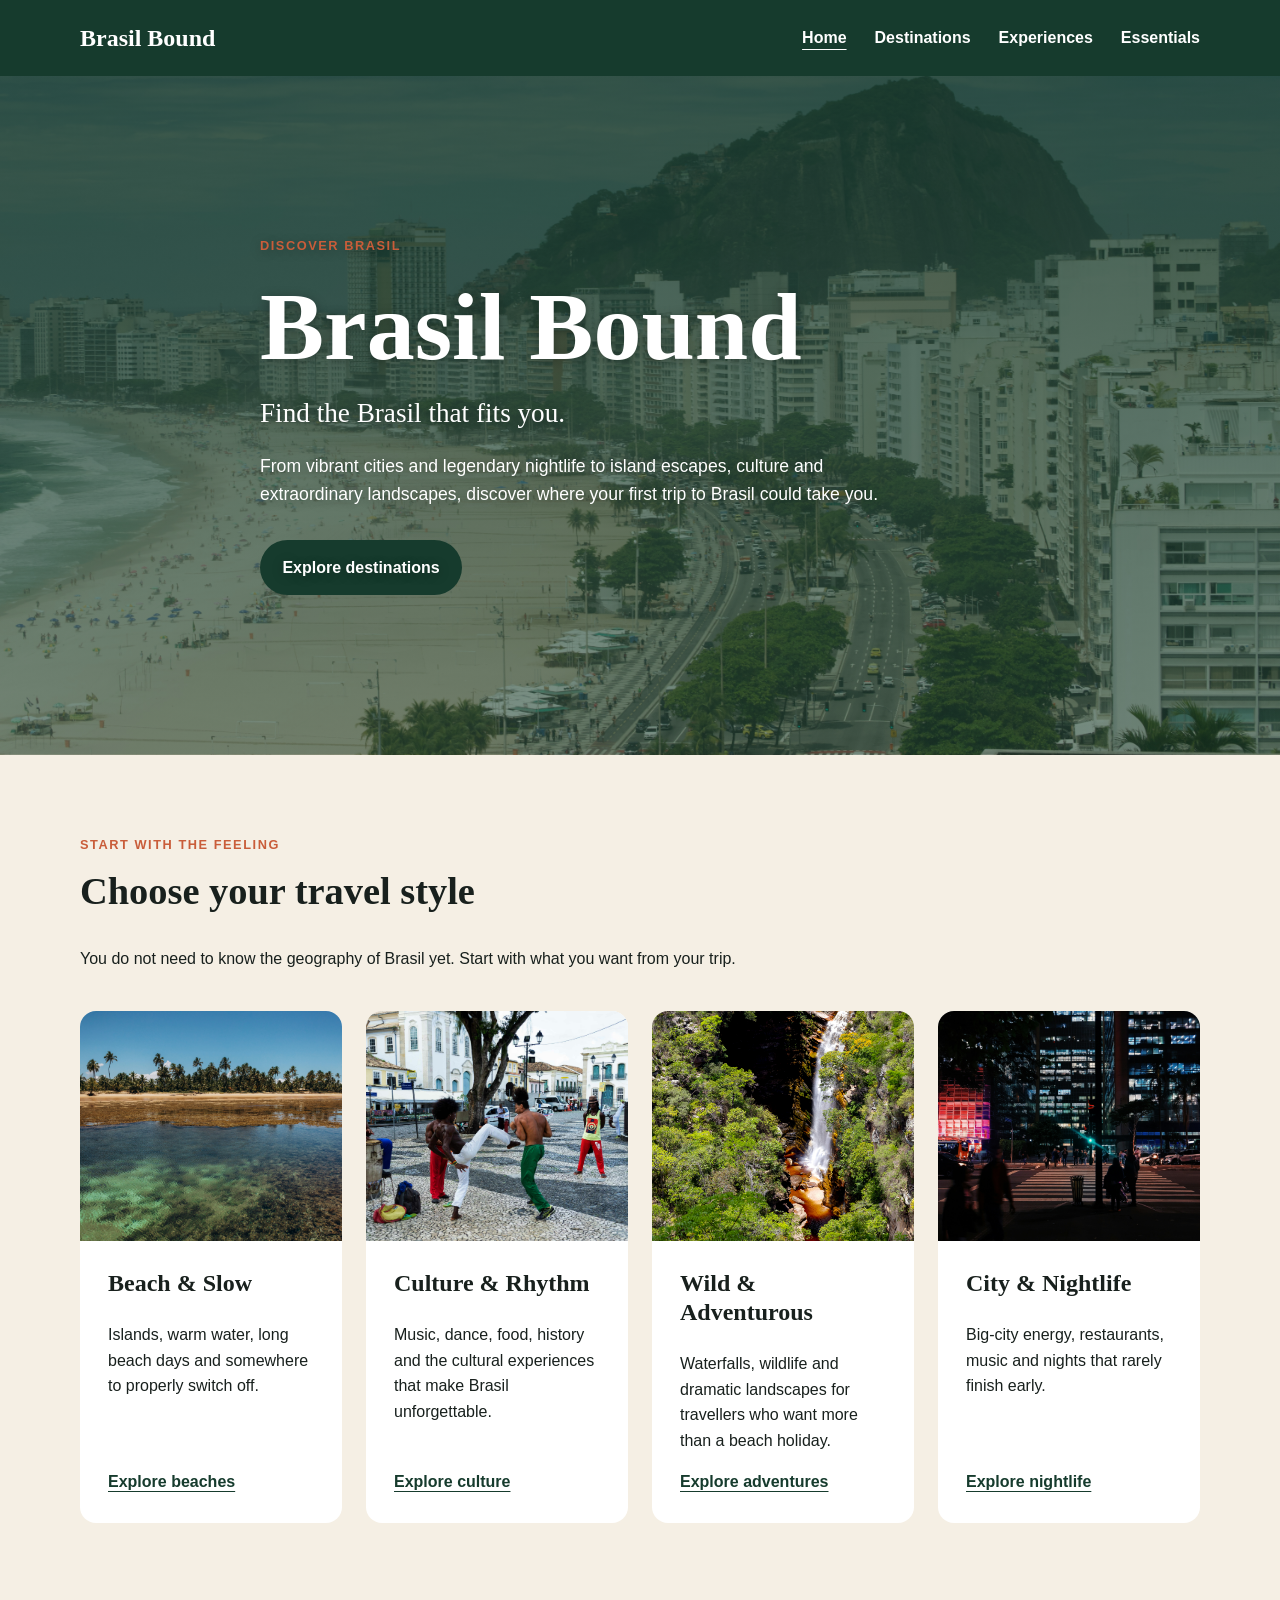
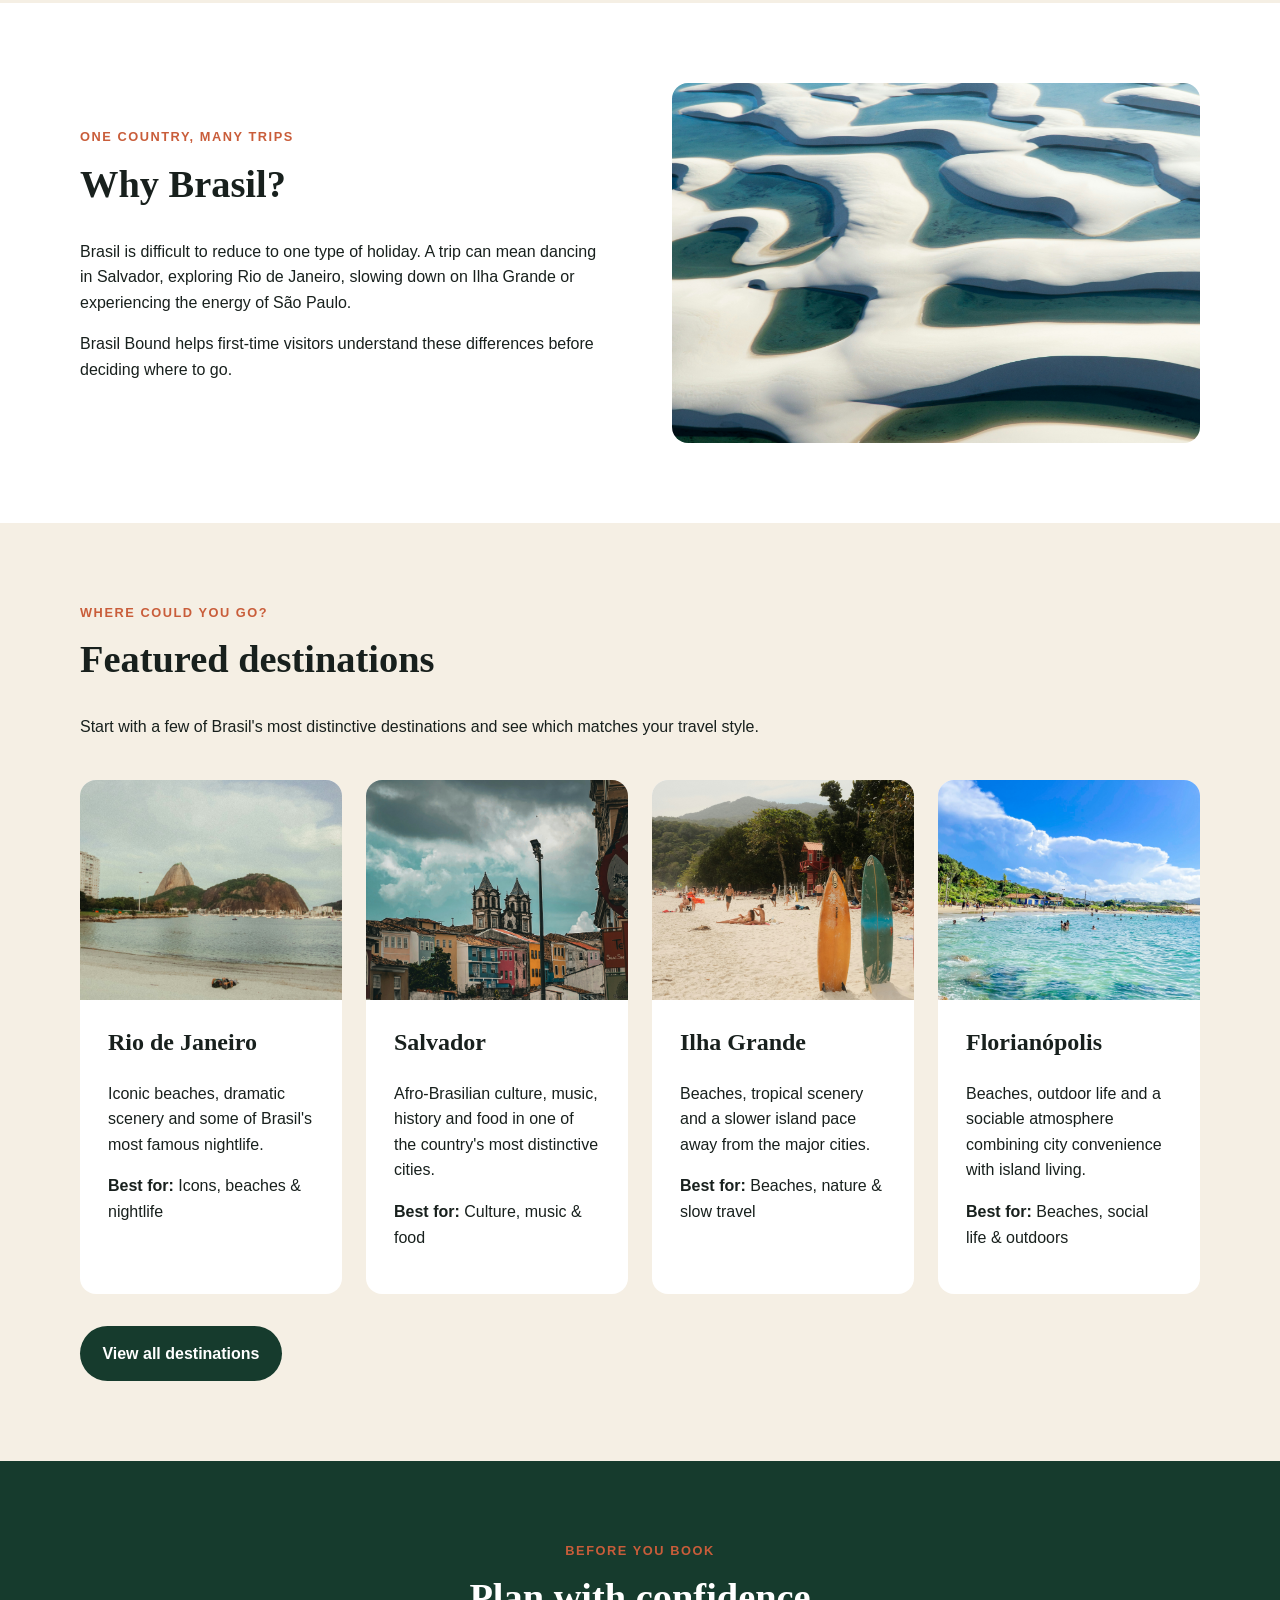
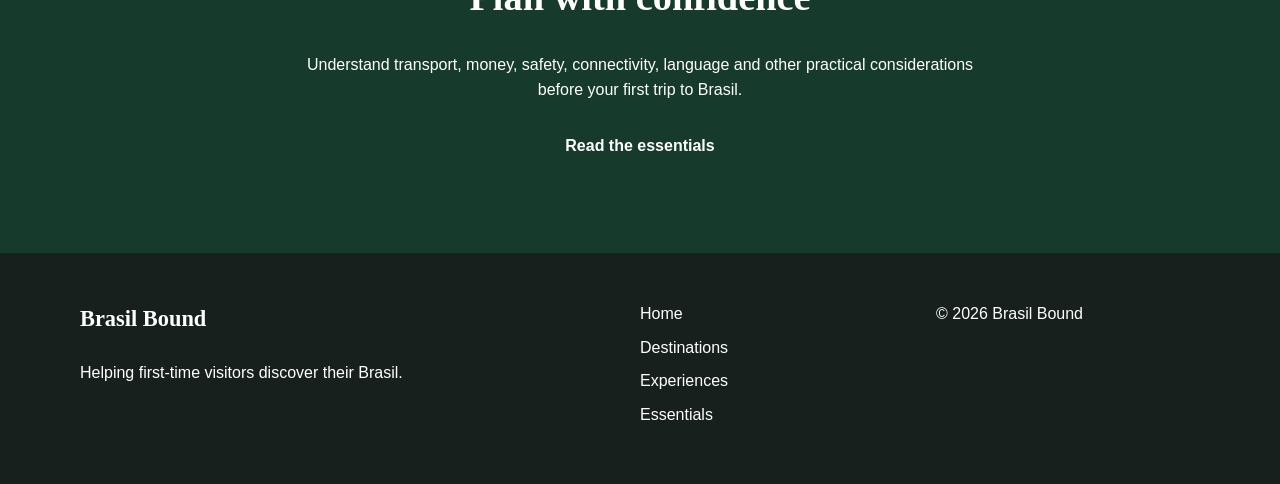
==== commit 7bc03543: "Update alt text for Rio de Janeiro image" ====
--- a/index.html
+++ b/index.html
@@ -215,7 +215,7 @@
     <img
       class="destination-card-image"
       src="assets/images/destination-rio.jpg"
-      alt="Sugarloaf Mountain and Guanabara Bay in Rio de Janeiro"
+      alt="View over Rio de Janeiro with Christ the Redeemer, Sugarloaf Mountain and Guanabara Bay"
     >
     
     <div class="destination-card-content">
--- a/assets/css/style.css
+++ b/assets/css/style.css
@@ -278,6 +278,37 @@
   box-shadow: 0 14px 30px rgba(24, 32, 29, 0.12);
 }
 
+.destination-card {
+   display: flex;
+   flex-direction: column;
+   transition: 
+   transform 0.25s ease,
+   box-shadow 0.25s ease;
+}
+
+.destination-card-image {
+   width: 100%;
+   height: 220px;
+   object-fit: cover;
+}
+
+.destination-card-content {
+   padding: 1.75rem;
+   display: flex;
+   flex-direction: column;
+   flex: 1; 
+}
+
+.dsetination-meta {
+   margin-auto: auto;
+   font-size: 0.9rem;
+   color: var(--forest);
+}
+
+.destination-card:hover {
+   transform: translateY(-6px);
+      box-shadow: 0 14px 30px rgba(24, 32, 29, 0.12);
+}
 .split-layout {
   display: grid;
   grid-template-columns: 1fr 1fr;
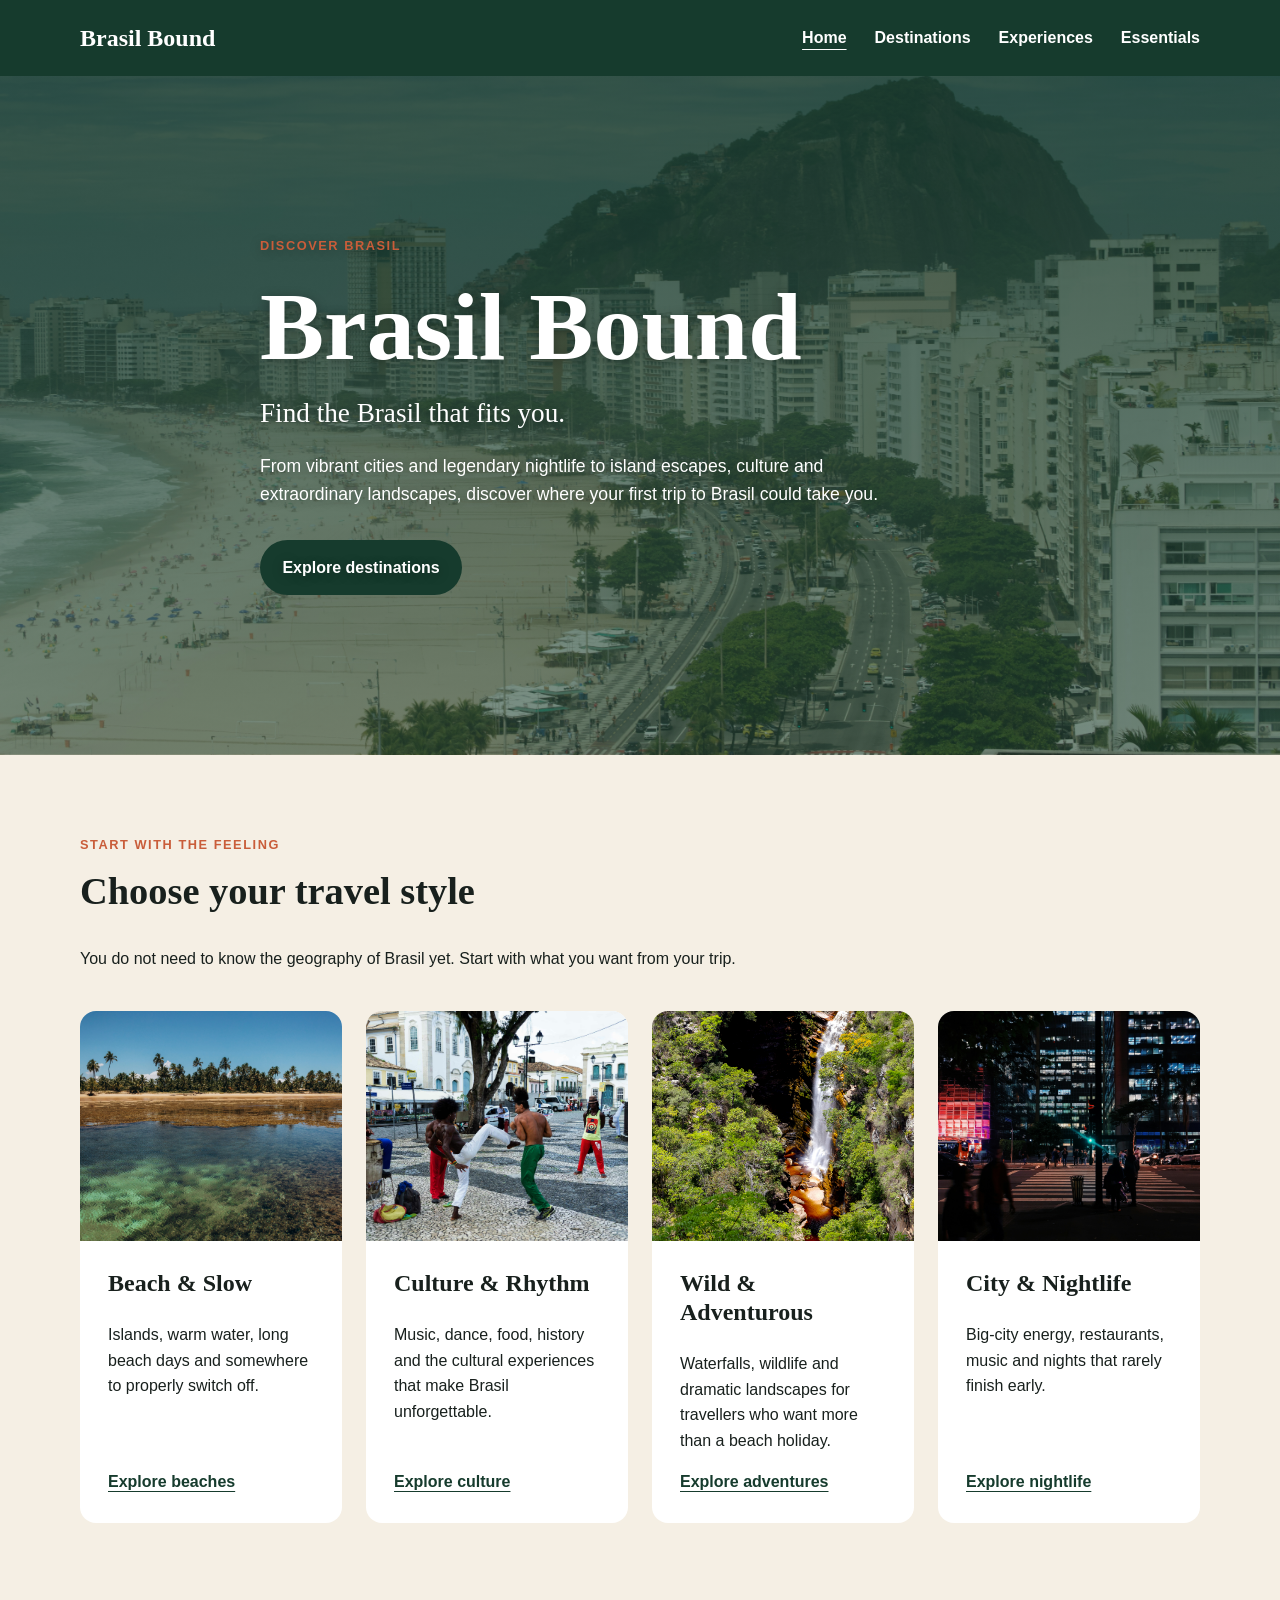
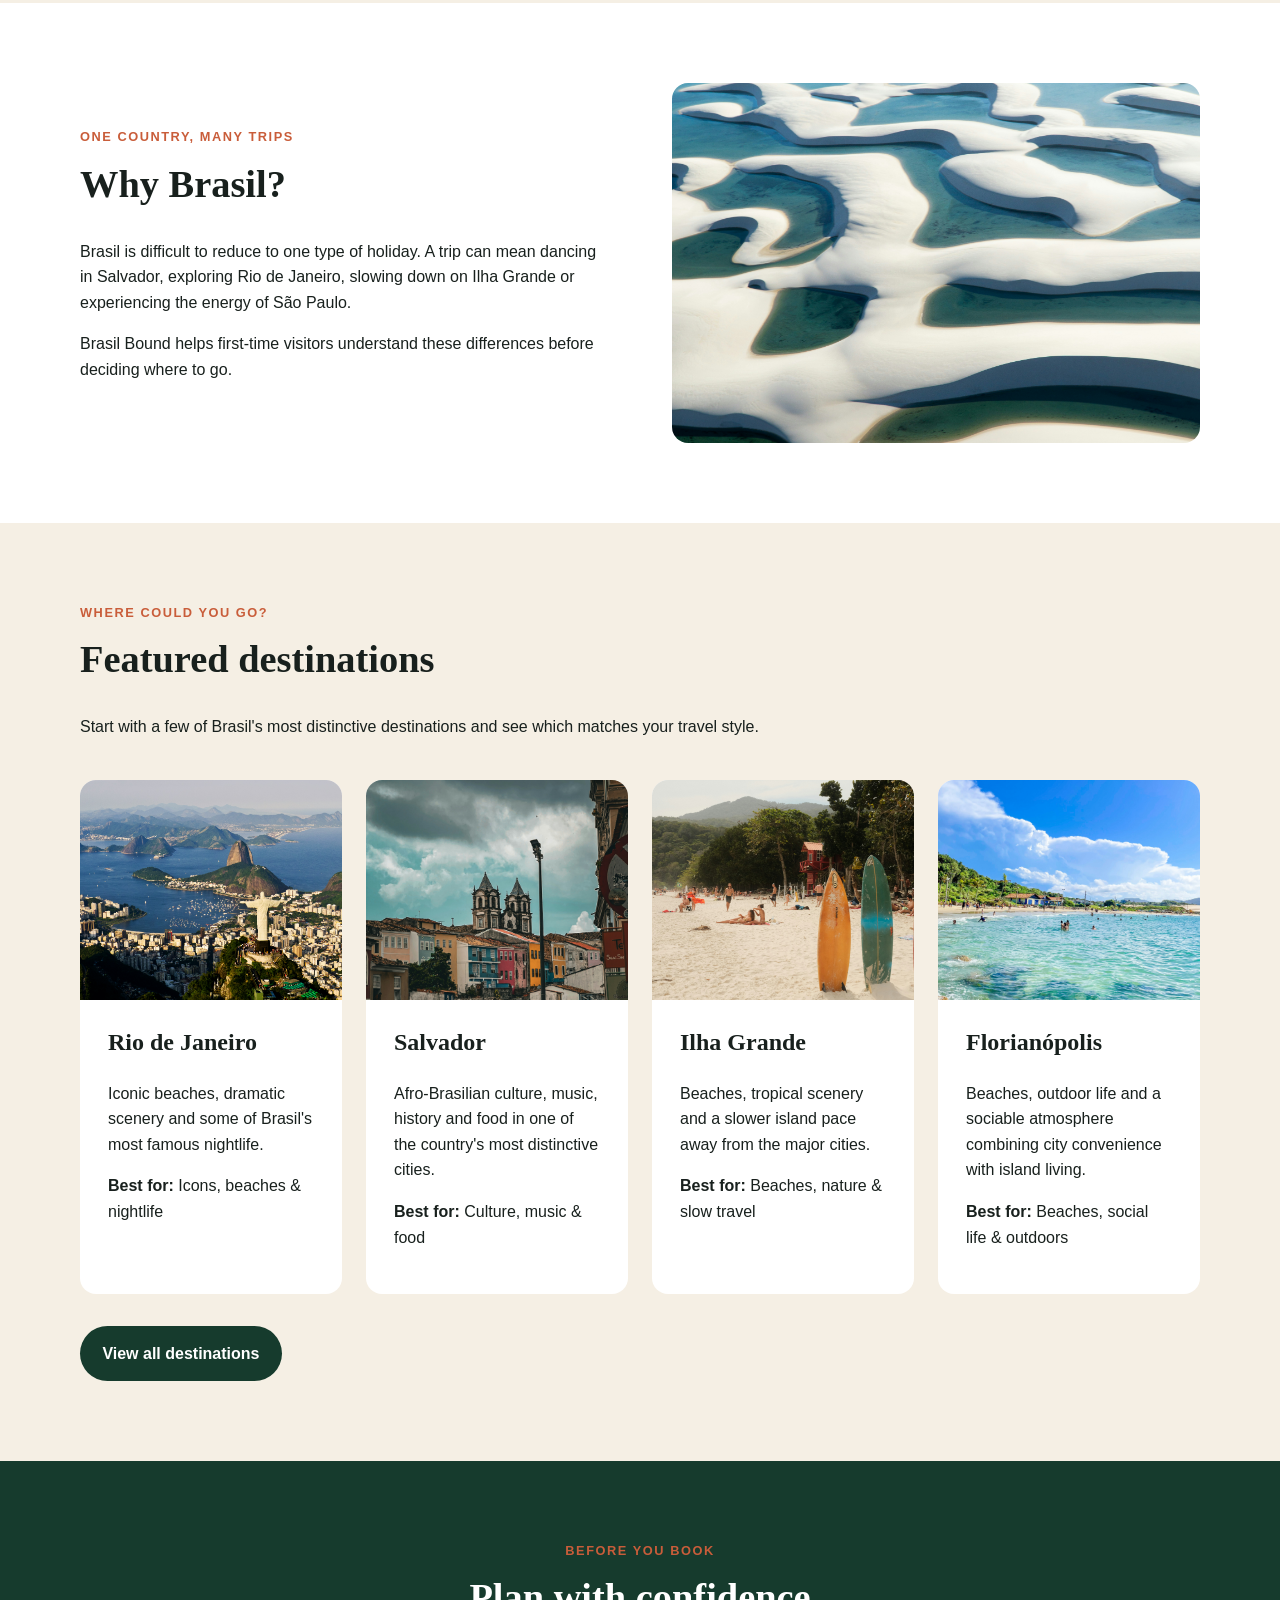
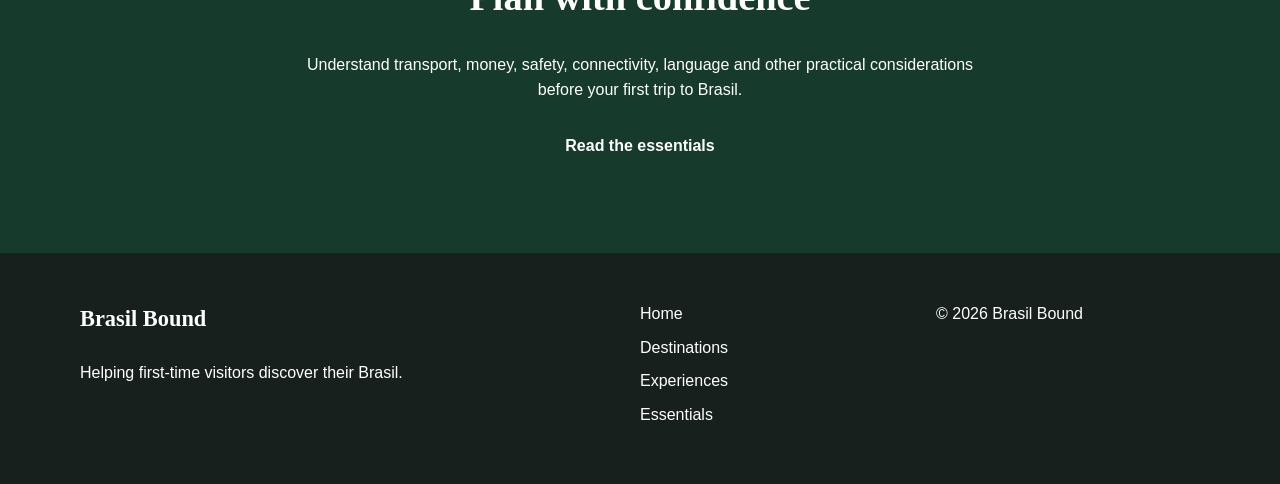
==== commit 2d70714c: "Add planning-button class to essentials link" ====
--- a/index.html
+++ b/index.html
@@ -328,7 +328,7 @@
           Understand transport, money, safety, connectivity, language and other practical considerations before your first trip to Brasil.
         </p>
 
-        <a class="button" href="essentials.html">
+        <a class="button planning-button" href="essentials.html">
           Read the essentials
         </a>
       </div>
--- a/assets/css/style.css
+++ b/assets/css/style.css
@@ -337,6 +337,14 @@
   max-width: 700px;
 }
 
+.planning-cta .button {
+   background-colour: var(--sun);
+   color: var(--white);
+}
+
+.planning-cta .button:hover {
+   background-color: var(--white);
+}
 
 /* ----------------------------------
    Footer
@@ -366,12 +374,16 @@
 
 .footer-nav a {
   text-decoration: none;
+   transition: color 0.2s ease;
 }
 
 .footer-nav a:hover {
-  text-decoration: underline;
-}
-
+   color: var(--sun);
+}
+
+.site-footer .copyright {
+   opcaity: 0.8s; 
+}
 
 /* ----------------------------------
    Responsive Design
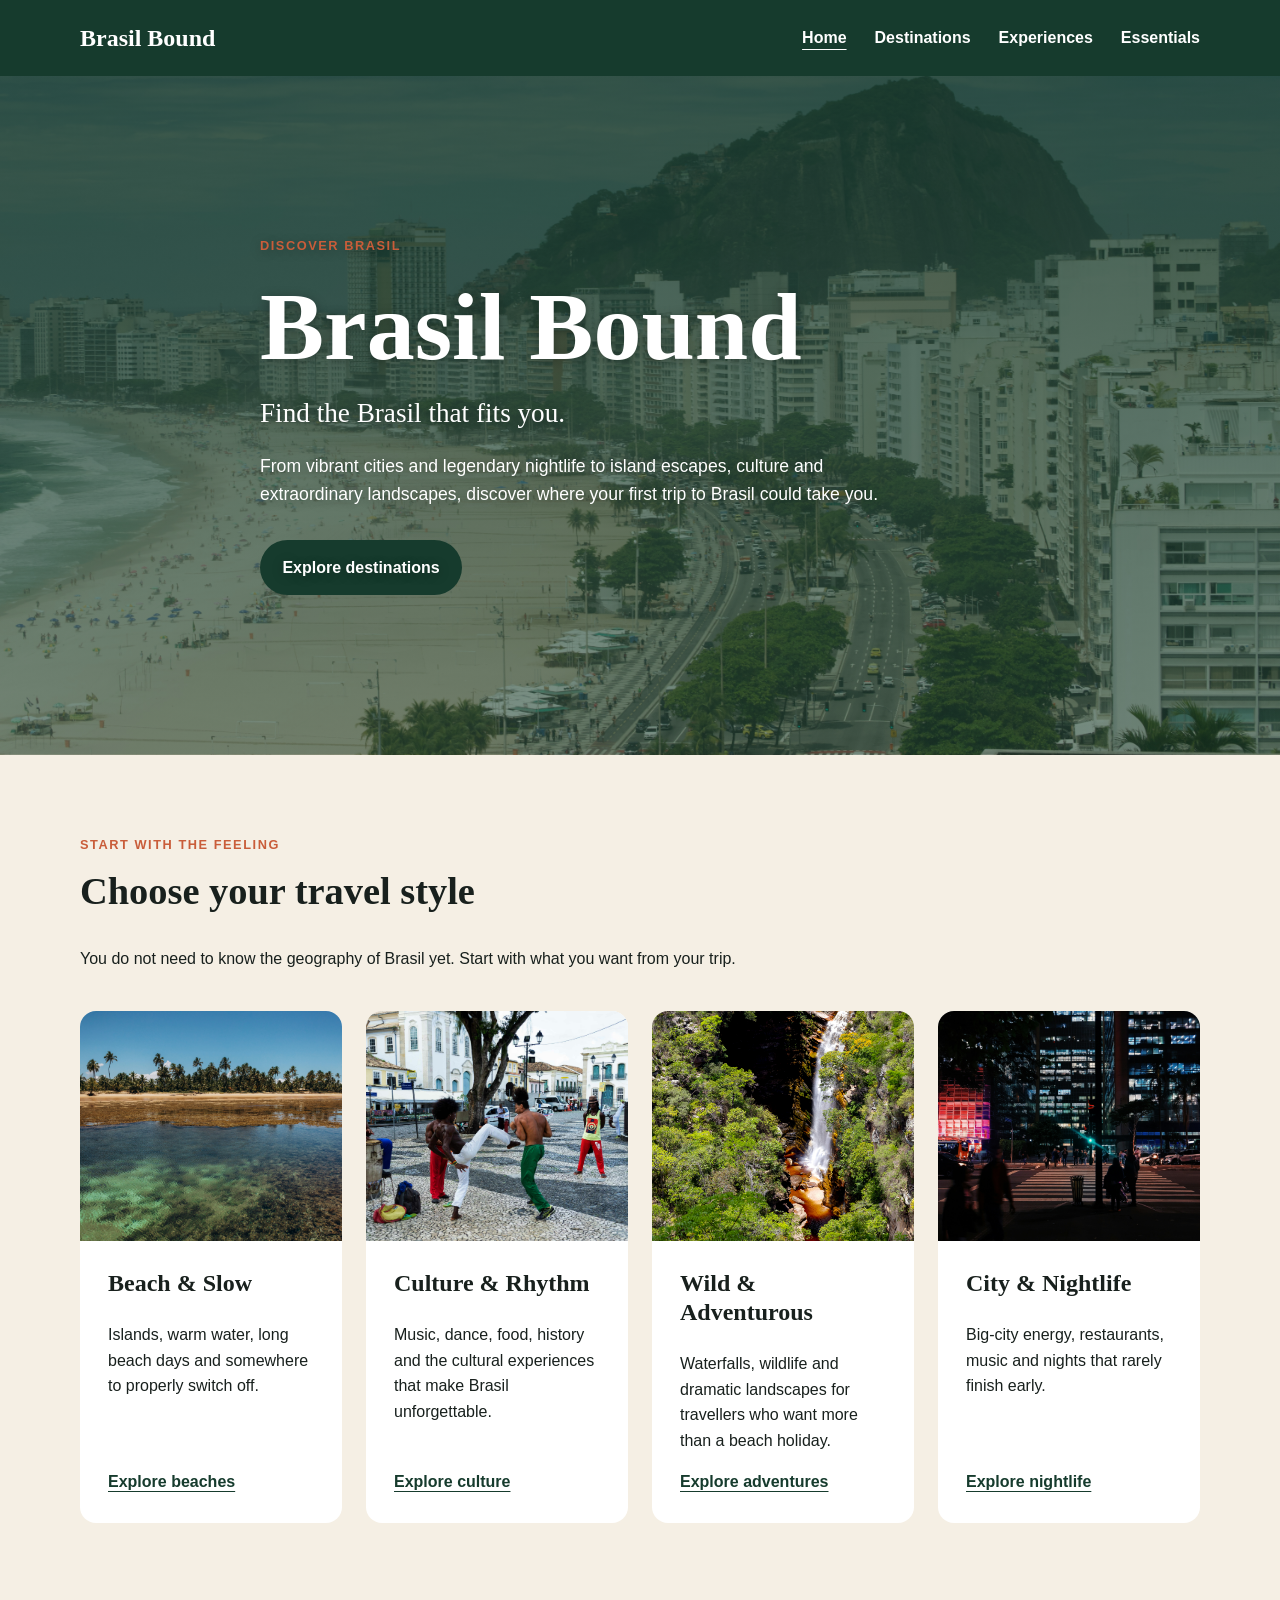
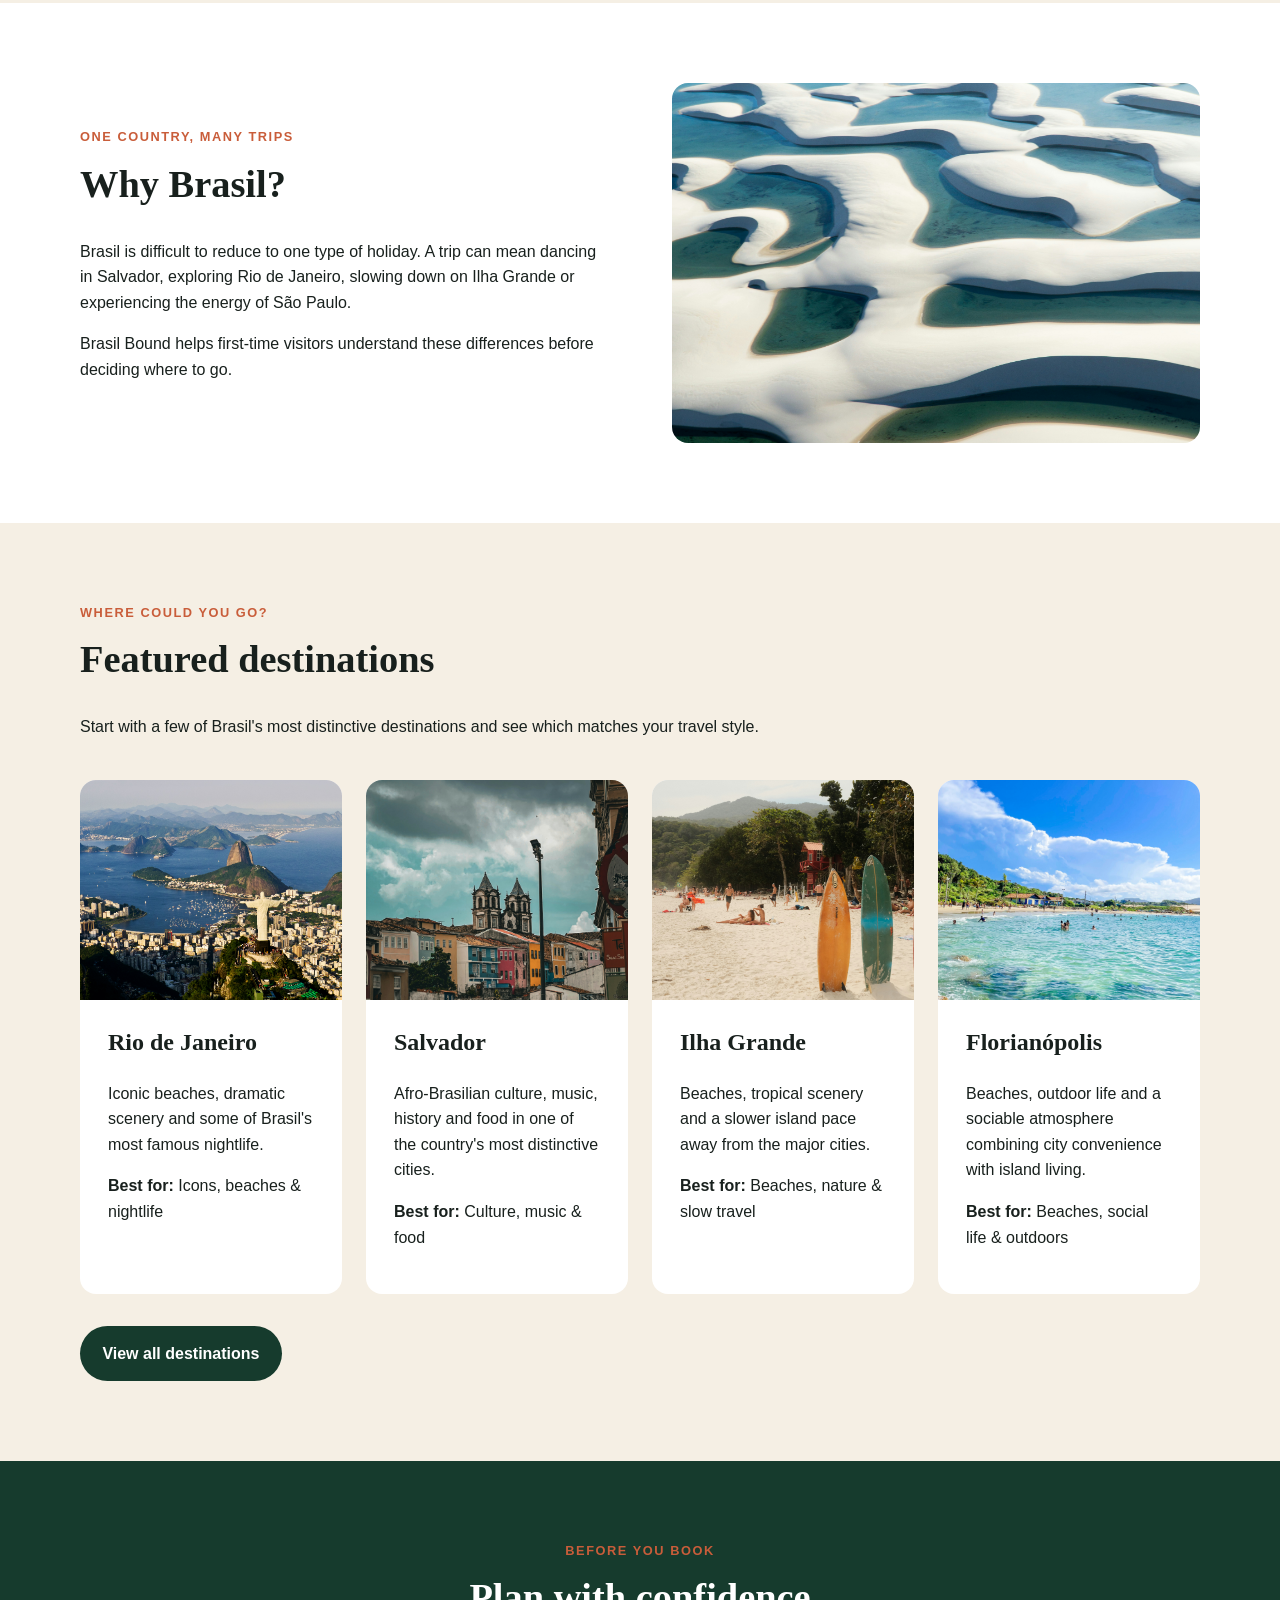
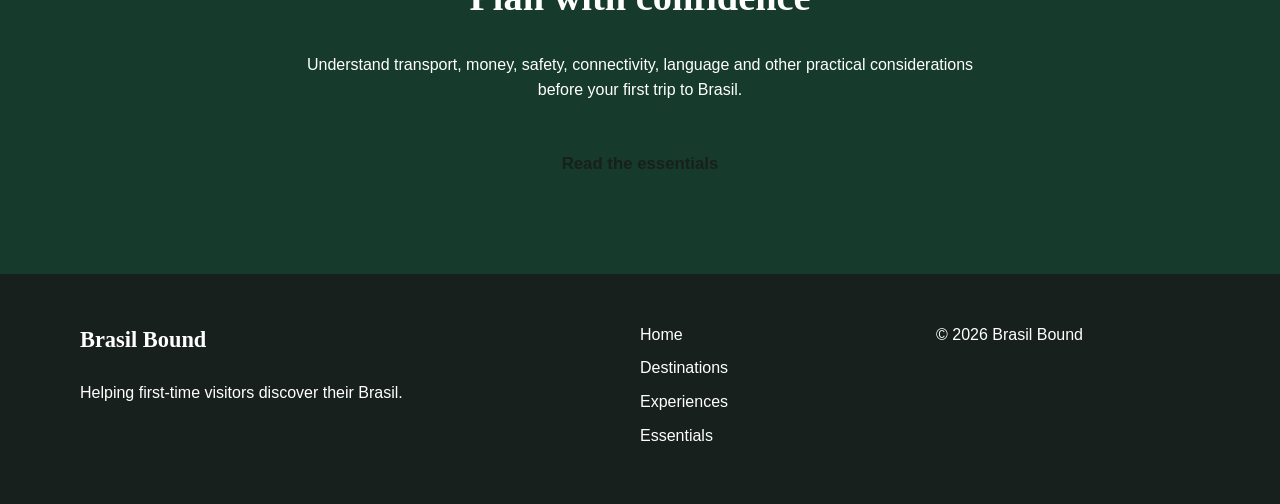
==== commit 461372fb: "Refactor button class in index.html" ====
--- a/index.html
+++ b/index.html
@@ -328,7 +328,7 @@
           Understand transport, money, safety, connectivity, language and other practical considerations before your first trip to Brasil.
         </p>
 
-        <a class="button planning-button" href="essentials.html">
+        <a class="button" href="essentials.html">
           Read the essentials
         </a>
       </div>
--- a/assets/css/style.css
+++ b/assets/css/style.css
@@ -339,12 +339,23 @@
 
 .planning-cta .button {
    background-colour: var(--sun);
-   color: var(--white);
+   color: var(--ink);
+   padding: 1rem 1.6rem;
+   font-size: 1.05rem;
+   margin-top: 1rem;
+   border-radius: 999px;
+   text-decoration: none;
+   font-weight: bold;
+   transition:
+      background-color 0.2s ease,
+      color 0.2s ease;
 }
 
 .planning-cta .button:hover {
    background-color: var(--white);
-}
+   color: var(--forest);
+}
+
 
 /* ----------------------------------
    Footer
